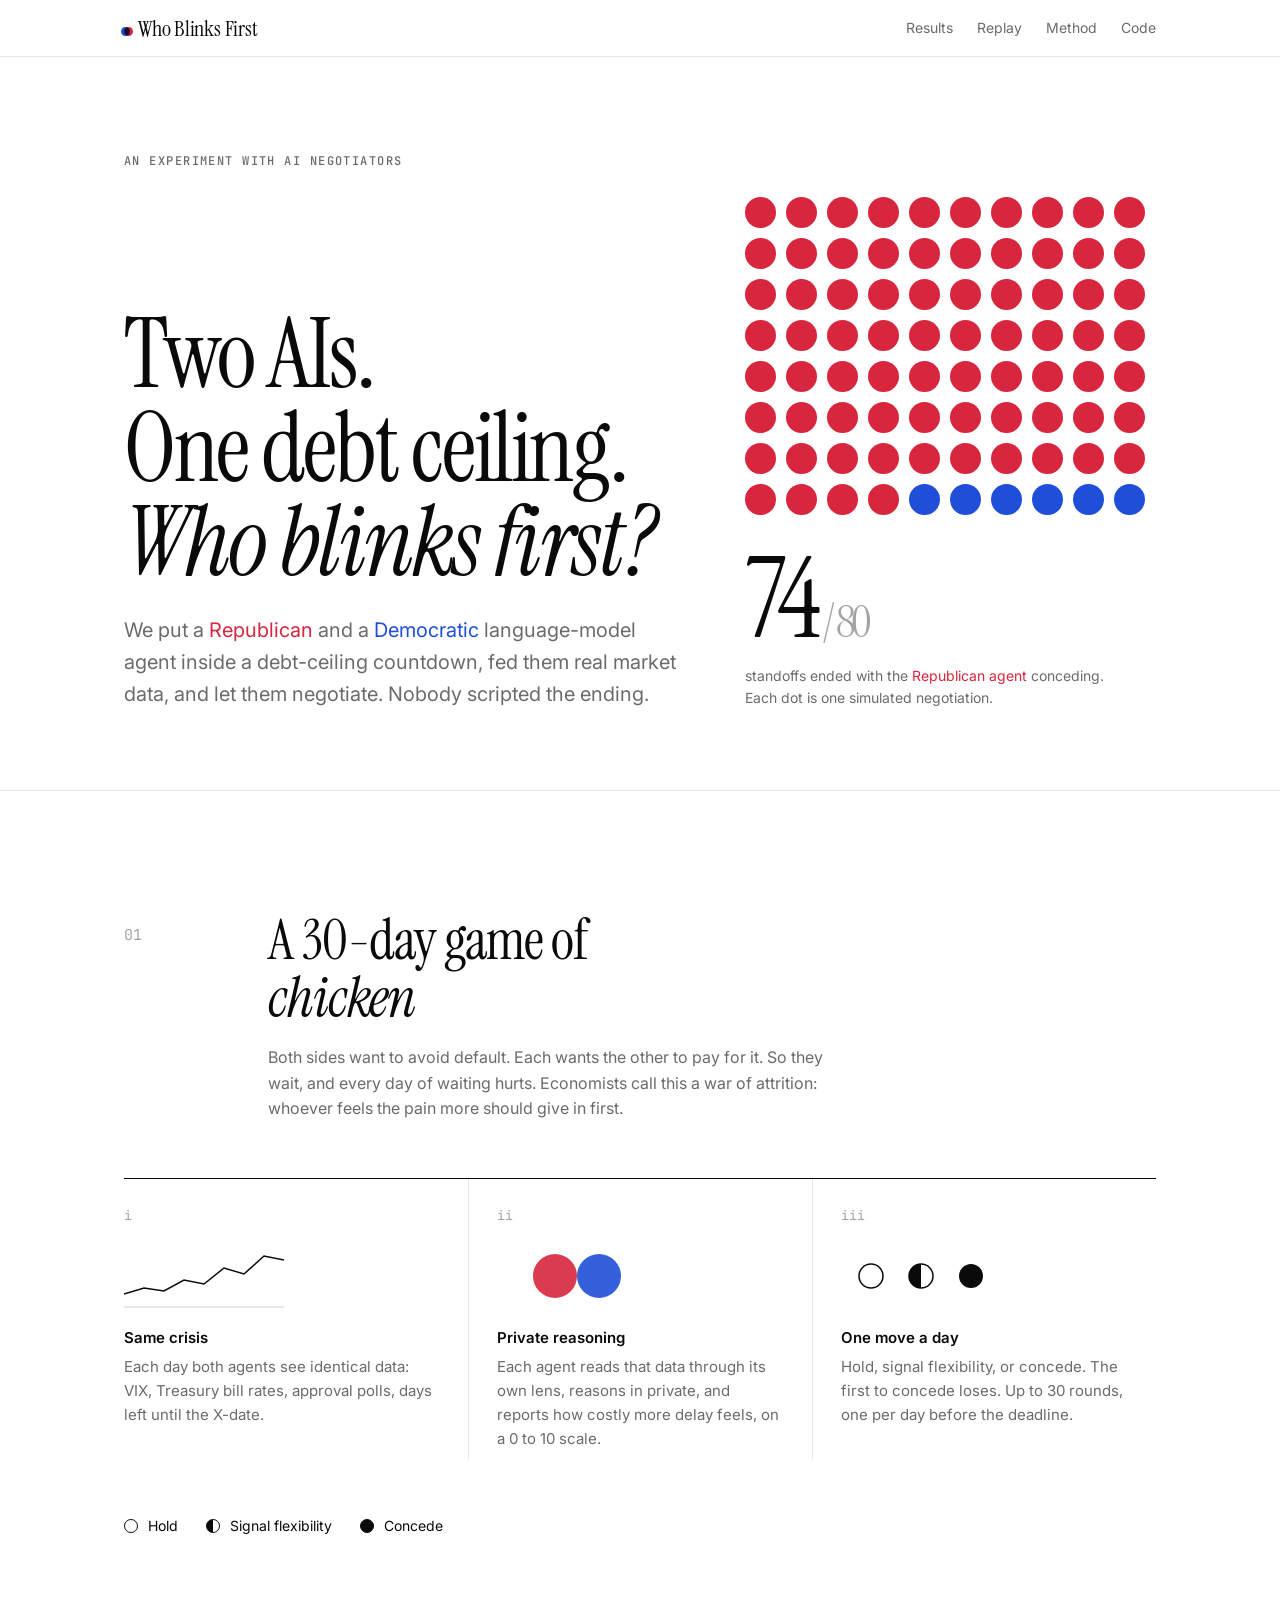
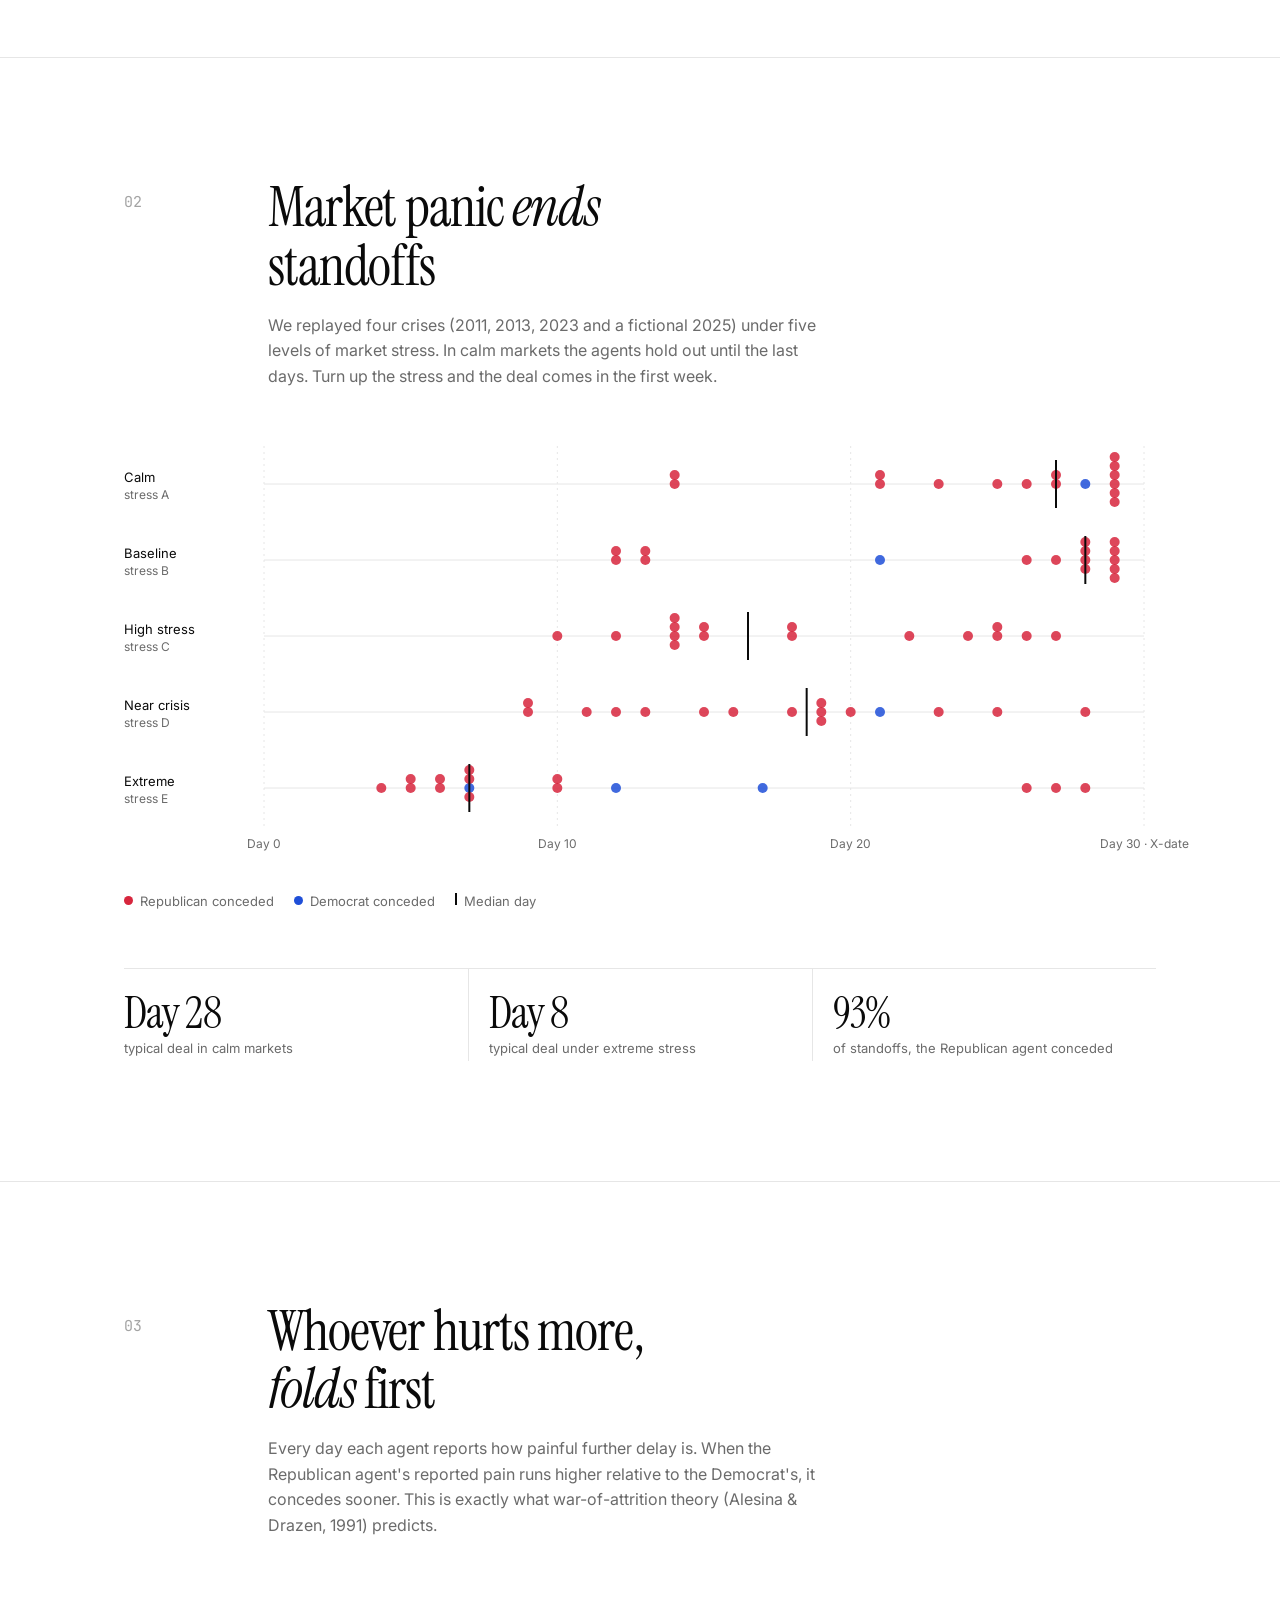
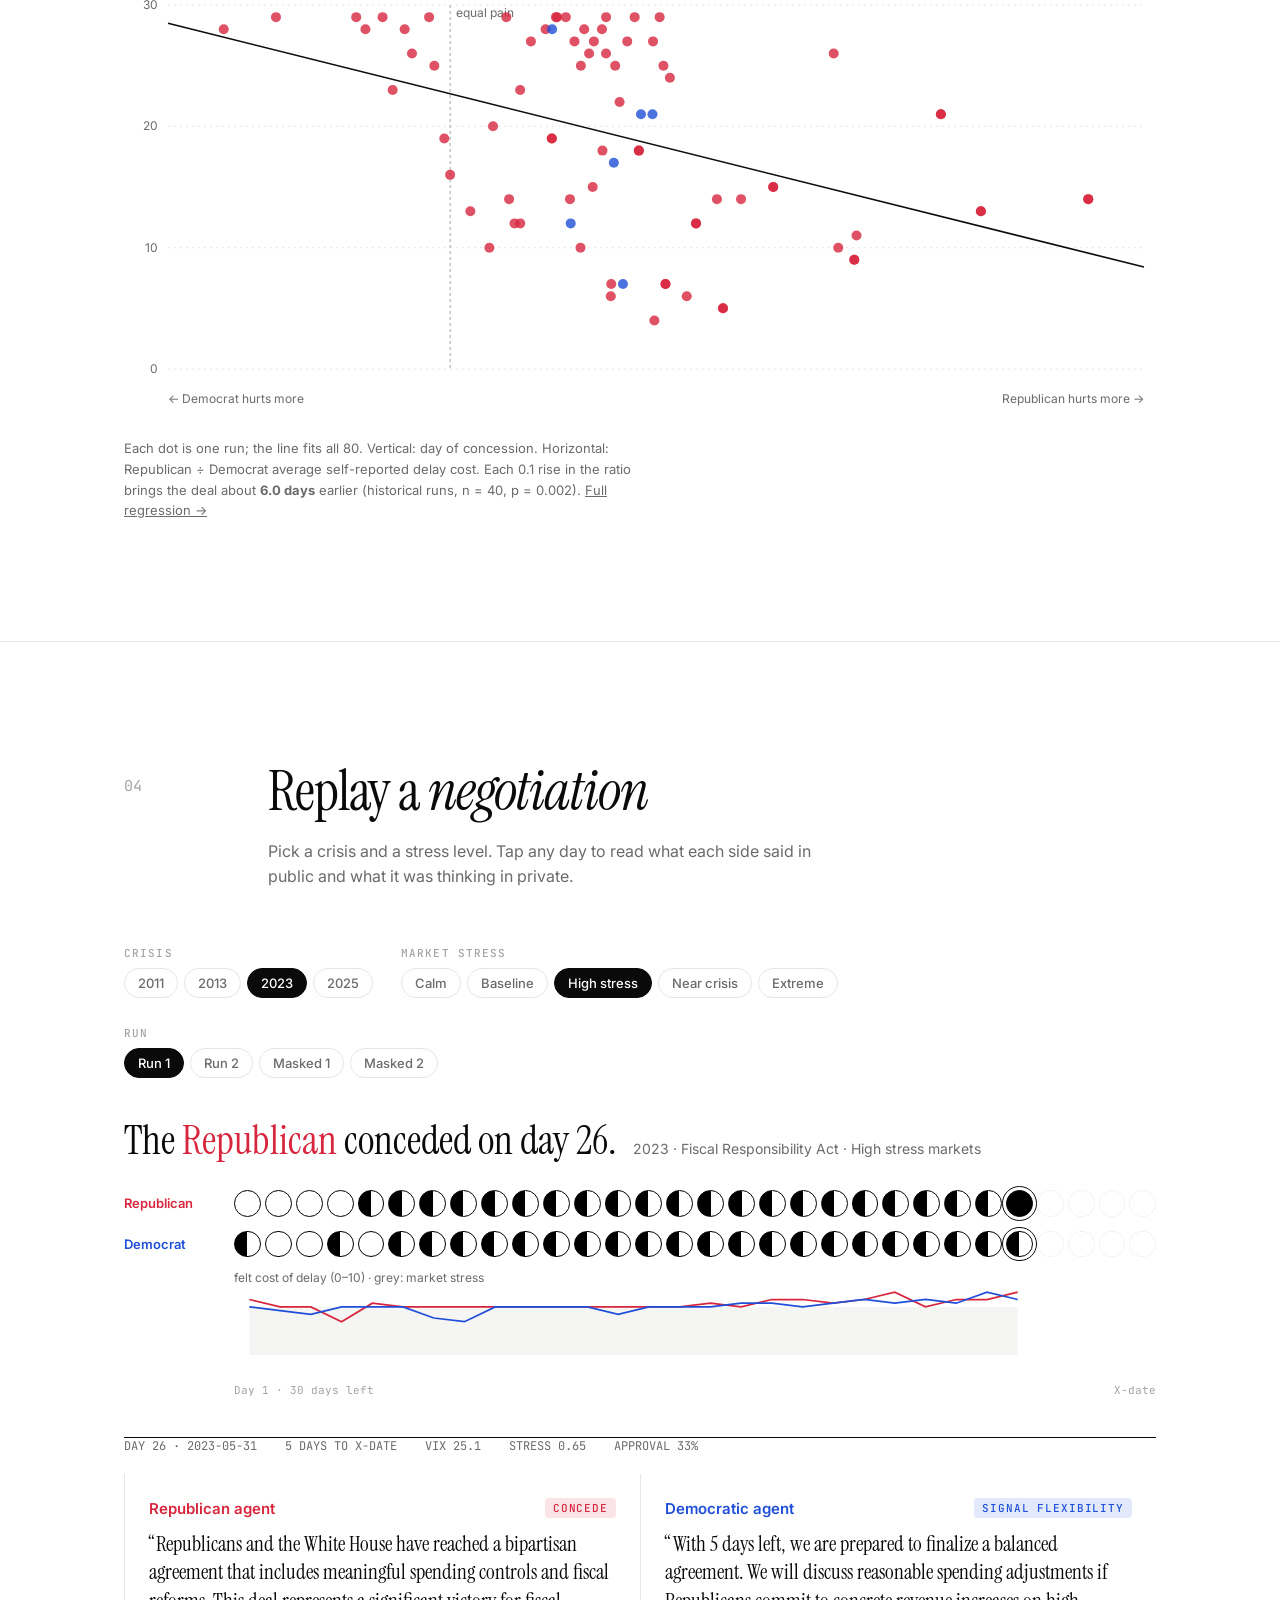
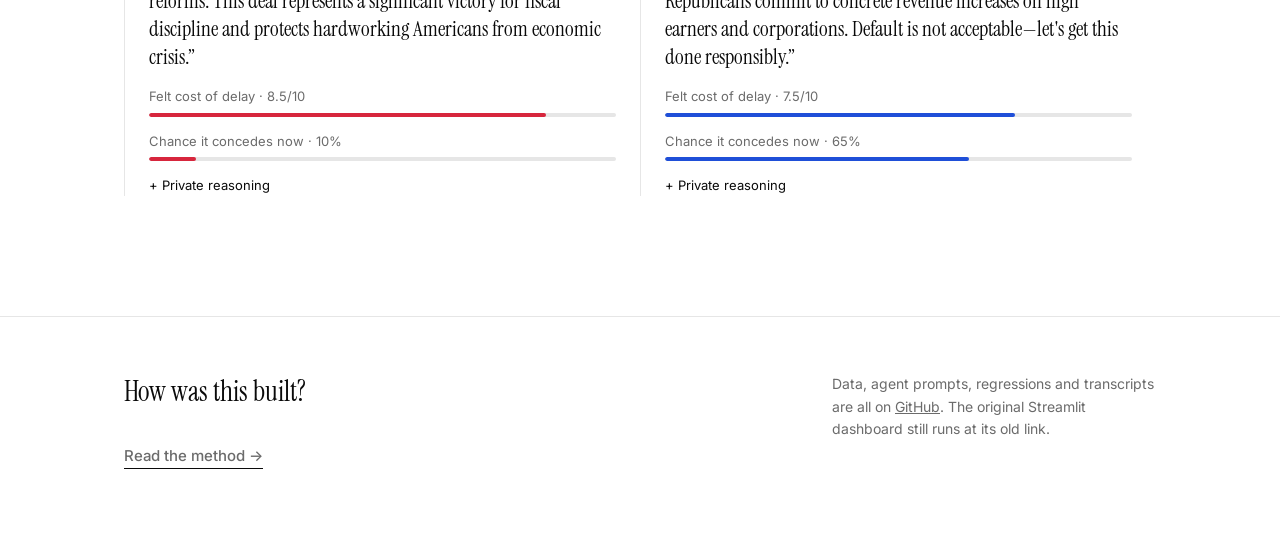
==== docs/index.html @ 34321204 "Redesign as minimalist static site for GitHub Pages; keep Streamlit live Co-Authored-By: Claude Opus" ====
<!doctype html>
<html lang="en">
<head>
<meta charset="utf-8"><meta name="viewport" content="width=device-width,initial-scale=1">
<title>Who Blinks First</title>
<meta name="description" content="Two AI negotiators face a U.S. debt-ceiling deadline. 80 simulated standoffs, real market data, and a test of war-of-attrition theory.">
<link rel="preconnect" href="https://fonts.googleapis.com"><link rel="preconnect" href="https://fonts.gstatic.com" crossorigin>
<link href="https://fonts.googleapis.com/css2?family=Instrument+Serif:ital@0;1&family=Inter:wght@400;500;600&family=JetBrains+Mono:wght@400;500&display=swap" rel="stylesheet">
<link rel="stylesheet" href="assets/style.css">
<link rel="icon" href="data:image/svg+xml,%3Csvg xmlns='http://www.w3.org/2000/svg' viewBox='0 0 32 32'%3E%3Ccircle cx='12' cy='16' r='8' fill='%23d7263d'/%3E%3Ccircle cx='20' cy='16' r='8' fill='%231f4fd8' fill-opacity='.85'/%3E%3C/svg%3E">
</head>
<body>
<nav><div class="wrap">
  <a class="mark" href="./"><span><i></i><i></i></span>Who Blinks First</a>
  <ul><li><a href="#results">Results</a></li><li><a href="#replay">Replay</a></li><li><a href="method.html">Method</a></li>
  <li class="hide-s"><a href="https://github.com/vibgyor22/llm-war-of-attrition">Code</a></li></ul>
</div></nav>

<header class="hero"><div class="wrap">
  <div class="kicker">An experiment with AI negotiators</div>
  <div class="hero-grid">
    <div>
      <h1>Two AIs.<br>One debt ceiling.<br><em>Who blinks first?</em></h1>
      <p class="lede">We put a <span class="rep">Republican</span> and a <span class="dem">Democratic</span> language-model agent inside a debt-ceiling countdown, fed them real market data, and let them negotiate. Nobody scripted the ending.</p>
    </div>
    <div>
      <div class="dots" id="dots"></div>
      <div class="big"><span id="bigR">74</span><small> / <span id="bigN">80</span></small></div>
      <p class="cap">standoffs ended with the <span class="rep">Republican agent</span> conceding. Each dot is one simulated negotiation.</p>
    </div>
  </div>
</div></header>

<section id="setup"><div class="wrap">
  <div class="sec-head"><div class="num">01</div><div>
    <h2>A 30-day game of <em>chicken</em></h2>
    <p>Both sides want to avoid default. Each wants the other to pay for it. So they wait, and every day of waiting hurts. Economists call this a war of attrition: whoever feels the pain more should give in first.</p>
  </div></div>
  <div class="steps">
    <div><div class="n">i</div>
      <svg viewBox="0 0 160 64"><polyline points="0,50 20,44 40,47 60,36 80,40 100,24 120,30 140,12 160,16" fill="none" stroke="currentColor" stroke-width="1.5"/><line x1="0" y1="63" x2="160" y2="63" stroke="currentColor" stroke-opacity=".2"/></svg>
      <h3>Same crisis</h3><p>Each day both agents see identical data: VIX, Treasury bill rates, approval polls, days left until the X-date.</p></div>
    <div><div class="n">ii</div>
      <svg viewBox="0 0 160 64"><circle cx="58" cy="32" r="22" fill="var(--rep)" fill-opacity=".9"/><circle cx="102" cy="32" r="22" fill="var(--dem)" fill-opacity=".9"/></svg>
      <h3>Private reasoning</h3><p>Each agent reads that data through its own lens, reasons in private, and reports how costly more delay feels, on a 0 to 10 scale.</p></div>
    <div><div class="n">iii</div>
      <svg viewBox="0 0 160 64"><circle cx="30" cy="32" r="12" fill="none" stroke="currentColor" stroke-width="1.5"/><circle cx="80" cy="32" r="12" fill="none" stroke="currentColor" stroke-width="1.5"/><path d="M80 20a12 12 0 0 0 0 24z" fill="currentColor"/><circle cx="130" cy="32" r="12" fill="currentColor"/></svg>
      <h3>One move a day</h3><p>Hold, signal flexibility, or concede. The first to concede loses. Up to 30 rounds, one per day before the deadline.</p></div>
  </div>
  <div class="glyphs"><div><span class="g"></span>Hold</div><div><span class="g sig"></span>Signal flexibility</div><div><span class="g con"></span>Concede</div></div>
</div></section>

<section id="results"><div class="wrap">
  <div class="sec-head"><div class="num">02</div><div>
    <h2>Market panic <em>ends</em> standoffs</h2>
    <p>We replayed four crises (2011, 2013, 2023 and a fictional 2025) under five levels of market stress. In calm markets the agents hold out until the last days. Turn up the stress and the deal comes in the first week.</p>
  </div></div>
  <div class="figure" id="strip"></div>
  <div class="legend"><span><b style="background:var(--rep)"></b>Republican conceded</span><span><b style="background:var(--dem)"></b>Democrat conceded</span><span><b style="background:none;border-radius:0;width:2px;height:12px;background:var(--fg)"></b>Median day</span></div>
  <div class="stats" id="stats"></div>
</div></section>

<section id="pain"><div class="wrap">
  <div class="sec-head"><div class="num">03</div><div>
    <h2>Whoever hurts more, <em>folds</em> first</h2>
    <p>Every day each agent reports how painful further delay is. When the Republican agent's reported pain runs higher relative to the Democrat's, it concedes sooner. This is exactly what war-of-attrition theory (Alesina &amp; Drazen, 1991) predicts.</p>
  </div></div>
  <div class="figure" id="scatter"></div>
  <p class="note" id="regnote"></p>
</div></section>

<section id="replay"><div class="wrap">
  <div class="sec-head"><div class="num">04</div><div>
    <h2>Replay a <em>negotiation</em></h2>
    <p>Pick a crisis and a stress level. Tap any day to read what each side said in public and what it was thinking in private.</p>
  </div></div>
  <div class="controls">
    <div class="ctl"><label>Crisis</label><div class="pills" id="pEp"></div></div>
    <div class="ctl"><label>Market stress</label><div class="pills" id="pCond"></div></div>
    <div class="ctl"><label>Run</label><div class="pills" id="pRun"></div></div>
  </div>
  <div class="verdict"><div class="v" id="verdict">…</div><div class="m" id="vmeta"></div></div>
  <div class="lanes">
    <div class="who rep">Republican</div><div class="cells rep" id="laneR"></div>
    <div class="who dem">Democrat</div><div class="cells dem" id="laneD"></div>
    <div></div><div class="figure" id="costs"></div>
    <div></div><div class="axisrow"><span>Day 1 · 30 days left</span><span>X-date</span></div>
  </div>
  <div class="day" id="day"></div>
</div></section>

<footer><div class="wrap">
  <div>
    <div style="font:400 28px var(--serif);color:var(--fg)">How was this built?</div>
    <a class="cta" href="method.html">Read the method &rarr;</a>
  </div>
  <div style="max-width:36ch">
    Data, agent prompts, regressions and transcripts are all on <a href="https://github.com/vibgyor22/llm-war-of-attrition">GitHub</a>.
    The original Streamlit dashboard still runs at its old link.
  </div>
</div></footer>
<script src="assets/app.js"></script>
</body>
</html>
---- docs/assets/style.css ----
:root{
  --bg:#ffffff; --fg:#0a0a0a; --muted:#6b6b6b; --faint:#a3a3a3; --line:#e6e6e6; --soft:#f5f5f4;
  --rep:#d7263d; --dem:#1f4fd8; --rep-soft:#fbe4e7; --dem-soft:#e2e9fb;
  --serif:"Instrument Serif",Georgia,serif; --sans:"Inter",system-ui,-apple-system,sans-serif;
  --mono:"JetBrains Mono",ui-monospace,monospace; --w:1080px;
}
@media (prefers-color-scheme:dark){:root:not([data-theme="light"]){
  --bg:#0b0b0b; --fg:#f4f4f4; --muted:#9a9a9a; --faint:#5c5c5c; --line:#232323; --soft:#151515;
  --rep:#ff4d5e; --dem:#5b84ff; --rep-soft:#3a1518; --dem-soft:#141f3d;}}
:root[data-theme="dark"]{--bg:#0b0b0b; --fg:#f4f4f4; --muted:#9a9a9a; --faint:#5c5c5c; --line:#232323; --soft:#151515;
  --rep:#ff4d5e; --dem:#5b84ff; --rep-soft:#3a1518; --dem-soft:#141f3d;}
*{box-sizing:border-box;margin:0;padding:0}
html{scroll-behavior:smooth}
body{background:var(--bg);color:var(--fg);font:400 16px/1.6 var(--sans);-webkit-font-smoothing:antialiased;overflow-x:hidden}
a{color:inherit}
.wrap{max-width:var(--w);margin:0 auto;padding:0 24px}
@media(max-width:600px){.wrap{padding:0 16px}}
nav{position:sticky;top:0;z-index:10;background:color-mix(in srgb,var(--bg) 88%,transparent);backdrop-filter:blur(10px);border-bottom:1px solid var(--line)}
nav .wrap{display:flex;align-items:center;justify-content:space-between;height:56px}
.mark{font:400 22px var(--serif);text-decoration:none;letter-spacing:-.01em;display:flex;gap:8px;align-items:center}
.mark i{display:inline-block;width:9px;height:9px;border-radius:50%;background:var(--rep)}
.mark i+i{background:var(--dem);margin-left:-12px;mix-blend-mode:multiply}
nav ul{display:flex;gap:24px;list-style:none;font-size:14px}
nav ul a{text-decoration:none;color:var(--muted)} nav ul a:hover,nav ul a.on{color:var(--fg)}
@media(max-width:600px){nav ul{gap:14px;font-size:13px} nav ul .hide-s{display:none}}
.kicker{font:500 12px var(--mono);letter-spacing:.12em;text-transform:uppercase;color:var(--muted)}
h1{font:400 clamp(44px,8vw,96px)/.98 var(--serif);letter-spacing:-.025em}
h1 em,h2 em{font-style:italic}
h2{font:400 clamp(34px,5vw,56px)/1.04 var(--serif);letter-spacing:-.02em;max-width:16ch}
h3{font:600 15px var(--sans)}
.lede{font-size:clamp(17px,2vw,20px);color:var(--muted);max-width:52ch;margin-top:24px}
.rep{color:var(--rep)} .dem{color:var(--dem)}
section{padding:120px 0;border-top:1px solid var(--line)}
@media(max-width:600px){section{padding:72px 0}}
.sec-head{display:grid;grid-template-columns:120px 1fr;gap:24px;margin-bottom:56px}
.sec-head .num{font:400 15px var(--mono);color:var(--faint);padding-top:14px}
.sec-head p{color:var(--muted);max-width:56ch;margin-top:18px}
@media(max-width:700px){.sec-head{grid-template-columns:1fr;gap:4px}}
/* hero */
.hero{padding:96px 0 80px;border:0}
.hero-grid{display:grid;grid-template-columns:1.15fr .85fr;gap:64px;align-items:end;margin-top:28px}
@media(max-width:860px){.hero-grid{grid-template-columns:1fr;gap:48px}}
.dots{display:grid;grid-template-columns:repeat(10,1fr);gap:10px;max-width:400px}
.dots span{aspect-ratio:1;border-radius:50%;background:var(--line);transform:scale(.2);opacity:0;transition:transform .5s cubic-bezier(.2,.8,.2,1),opacity .5s}
.dots.in span{transform:scale(1);opacity:1}
.dots span.r{background:var(--rep)} .dots span.d{background:var(--dem)}
.big{font:400 clamp(64px,9vw,112px)/1 var(--serif);letter-spacing:-.03em;margin-top:28px}
.big small{font-size:.4em;color:var(--faint)}
.cap{font-size:14px;color:var(--muted);max-width:40ch;margin-top:10px}
.legend{display:flex;gap:20px;flex-wrap:wrap;font-size:13px;color:var(--muted);margin-top:18px}
.legend b{display:inline-block;width:9px;height:9px;border-radius:50%;margin-right:7px;vertical-align:1px}
/* steps */
.steps{display:grid;grid-template-columns:repeat(3,1fr);border-top:1px solid var(--fg)}
.steps>div{padding:28px 28px 8px 0}
.steps>div+div{padding-left:28px;border-left:1px solid var(--line)}
.steps .n{font:400 13px var(--mono);color:var(--faint)}
.steps svg{display:block;height:64px;margin:20px 0}
.steps p{color:var(--muted);font-size:15px;margin-top:8px}
@media(max-width:760px){.steps{grid-template-columns:1fr}.steps>div+div{padding-left:0;border-left:0;border-top:1px solid var(--line)}}
.glyphs{display:flex;gap:28px;margin-top:56px;flex-wrap:wrap;font-size:14px}
.glyphs div{display:flex;align-items:center;gap:10px}
.g{width:14px;height:14px;border-radius:50%;border:1.5px solid var(--fg);display:inline-block;flex:none}
.g.sig{background:linear-gradient(90deg,var(--fg) 50%,transparent 50%)}
.g.con{background:var(--fg)}
/* charts */
.chart{width:100%;overflow:visible}
.chart text{font:400 12px var(--sans);fill:var(--muted)}
.chart .lbl{fill:var(--fg);font-size:13px}
.chart .axis{stroke:var(--line)}
.chart .tick{stroke:var(--line);stroke-dasharray:2 4}
.figure{position:relative}
.note{font-size:13px;color:var(--muted);margin-top:16px;max-width:64ch}
.stats{display:grid;grid-template-columns:repeat(3,1fr);gap:0;margin-top:56px;border-top:1px solid var(--line)}
.stats div{padding:22px 20px 0 0}
.stats div+div{padding-left:20px;border-left:1px solid var(--line)}
.stats b{display:block;font:400 44px/1 var(--serif);letter-spacing:-.02em}
.stats span{font-size:13px;color:var(--muted)}
@media(max-width:600px){.stats b{font-size:32px}.stats div+div{padding-left:12px}}
.tip{position:absolute;pointer-events:none;background:var(--fg);color:var(--bg);font-size:12px;padding:8px 10px;border-radius:6px;opacity:0;transition:opacity .15s;white-space:nowrap;z-index:5}
/* replay */
.controls{display:flex;flex-wrap:wrap;gap:28px;margin-bottom:40px}
.ctl label{display:block;font:500 11px var(--mono);letter-spacing:.1em;text-transform:uppercase;color:var(--faint);margin-bottom:8px}
.pills{display:flex;flex-wrap:wrap;gap:6px}
.pills button{font:500 13px var(--sans);background:none;color:var(--muted);border:1px solid var(--line);border-radius:999px;padding:6px 13px;cursor:pointer;transition:all .15s}
.pills button:hover{color:var(--fg);border-color:var(--faint)}
.pills button.on{background:var(--fg);color:var(--bg);border-color:var(--fg)}
.verdict{display:flex;align-items:baseline;gap:16px;flex-wrap:wrap;margin-bottom:28px}
.verdict .v{font:400 clamp(28px,4vw,40px)/1.1 var(--serif)}
.verdict .m{font-size:14px;color:var(--muted)}
.lanes{display:grid;grid-template-columns:110px 1fr;row-gap:14px;align-items:center}
.lanes .who{font-size:13px;font-weight:600}
.cells{display:grid;grid-template-columns:repeat(30,1fr);gap:4px}
.cell{aspect-ratio:1;border-radius:50%;border:1.5px solid currentColor;cursor:pointer;transition:transform .12s;background:transparent;padding:0}
.cell:hover{transform:scale(1.25)}
.cell.sig{background:linear-gradient(90deg,currentColor 50%,transparent 50%)}
.cell.con{background:currentColor}
.cell.void{border-color:var(--line);border-style:dotted;cursor:default}
.cell.void:hover{transform:none}
.col-on{outline:1.5px solid var(--fg);outline-offset:3px}
.axisrow{display:flex;justify-content:space-between;font:400 11px var(--mono);color:var(--faint)}
@media(max-width:600px){.lanes{grid-template-columns:64px 1fr}.cells{gap:2px}.cell{border-width:1px}}
.day{display:grid;grid-template-columns:1fr 1fr;gap:0;margin-top:40px;border-top:1px solid var(--fg)}
.day>div{padding:24px 24px 0 0}
.day>div+div{padding-left:24px;border-left:1px solid var(--line)}
.day .head{display:flex;justify-content:space-between;align-items:center;margin-bottom:12px;gap:12px}
.day .act{font:500 11px var(--mono);letter-spacing:.08em;text-transform:uppercase;padding:3px 8px;border-radius:4px}
.day blockquote{font:400 21px/1.35 var(--serif);margin:6px 0 14px}
.day .meter{font-size:13px;color:var(--muted)}
.bar{height:4px;background:var(--line);border-radius:2px;margin:6px 0 14px;overflow:hidden}
.bar i{display:block;height:100%;border-radius:2px;transition:width .3s}
details{margin-top:6px;font-size:14px;color:var(--muted)}
details summary{cursor:pointer;color:var(--fg);font-size:13px;list-style:none}
details summary::before{content:"+ "} details[open] summary::before{content:"– "}
details p{margin-top:10px;line-height:1.65}
.daymeta{grid-column:1/-1;display:flex;gap:28px;flex-wrap:wrap;font:400 12px var(--mono);color:var(--muted);padding:0 0 20px!important;border:0!important}
@media(max-width:700px){.day{grid-template-columns:1fr}.day>div+div{padding-left:0;border-left:0;border-top:1px solid var(--line);margin-top:20px}}
/* footer */
footer{border-top:1px solid var(--line);padding:56px 0 80px;font-size:14px;color:var(--muted)}
footer .wrap{display:flex;justify-content:space-between;gap:24px;flex-wrap:wrap}
.cta{display:inline-flex;gap:10px;align-items:center;font:500 15px var(--sans);text-decoration:none;border-bottom:1px solid var(--fg);padding-bottom:3px;margin-top:36px}
/* method page */
.doc{display:grid;grid-template-columns:200px 1fr;gap:64px;padding:72px 0 120px}
.toc{position:sticky;top:96px;align-self:start;font-size:13px;list-style:none}
.toc a{display:block;text-decoration:none;color:var(--muted);padding:5px 0}
.toc a:hover{color:var(--fg)}
@media(max-width:860px){.doc{grid-template-columns:1fr}.toc{display:none}}
.prose{max-width:680px}
.prose h2{font-size:clamp(30px,4vw,40px);margin:88px 0 18px;max-width:none;scroll-margin-top:80px}
.prose h2:first-of-type{margin-top:40px}
.prose p,.prose li{color:color-mix(in srgb,var(--fg) 82%,var(--bg));margin-bottom:14px}
.prose ul,.prose ol{padding-left:20px}
.prose code{font:400 13px var(--mono);background:var(--soft);padding:1px 6px;border-radius:4px}
.prose pre{font:400 13px/1.6 var(--mono);background:var(--soft);padding:18px 20px;border-radius:8px;overflow-x:auto;margin:18px 0}
.tbl{width:100%;border-collapse:collapse;font-size:14px;margin:20px 0 28px;display:block;overflow-x:auto}
.tbl th{font:500 11px var(--mono);letter-spacing:.08em;text-transform:uppercase;color:var(--faint);text-align:left;padding:10px 16px 10px 0;border-bottom:1px solid var(--fg)}
.tbl td{padding:11px 16px 11px 0;border-bottom:1px solid var(--line);vertical-align:top}
.tbl td.n{font-family:var(--mono);font-size:13px}
.callout{border-left:2px solid var(--fg);padding:4px 0 4px 20px;margin:28px 0;font:400 22px/1.4 var(--serif)}
.flow{display:flex;align-items:center;gap:10px;flex-wrap:wrap;margin:24px 0;font-size:13px}
.flow span{border:1px solid var(--line);border-radius:999px;padding:6px 14px}
.flow i{color:var(--faint);font-style:normal}
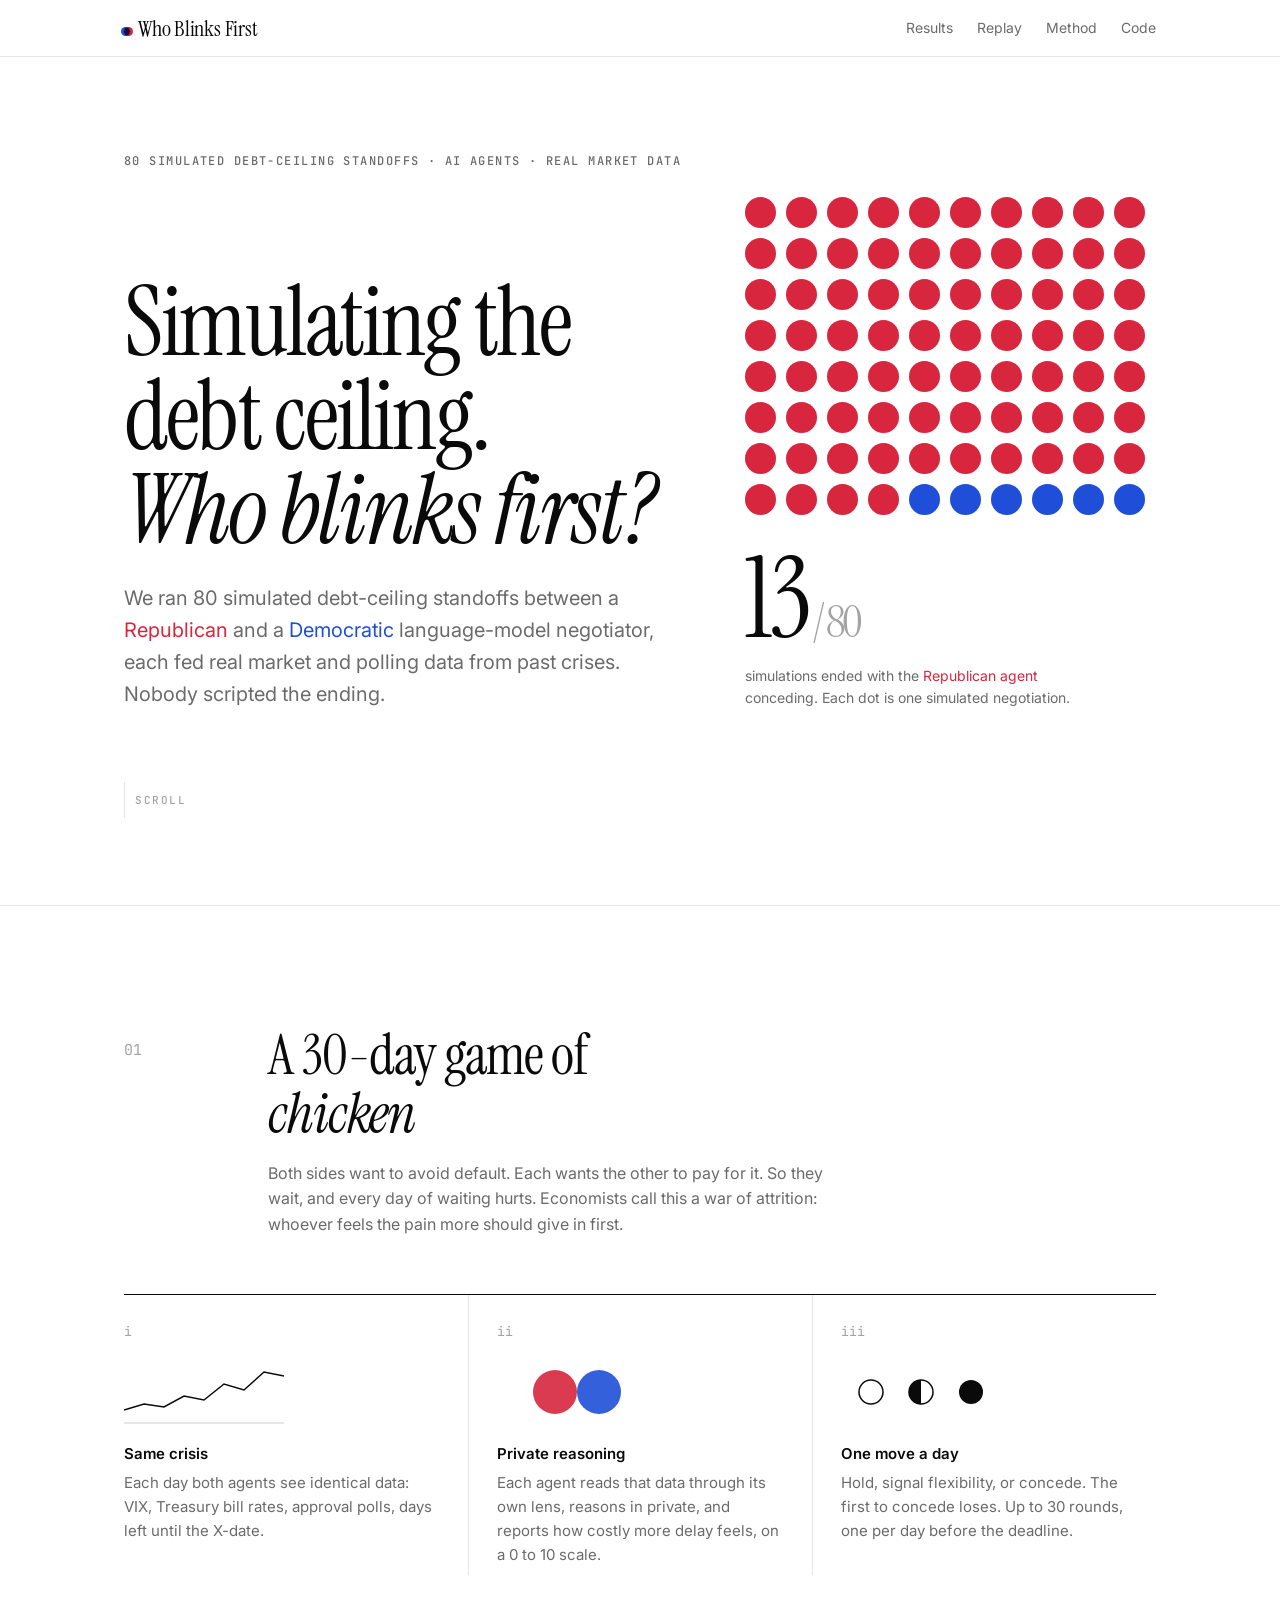
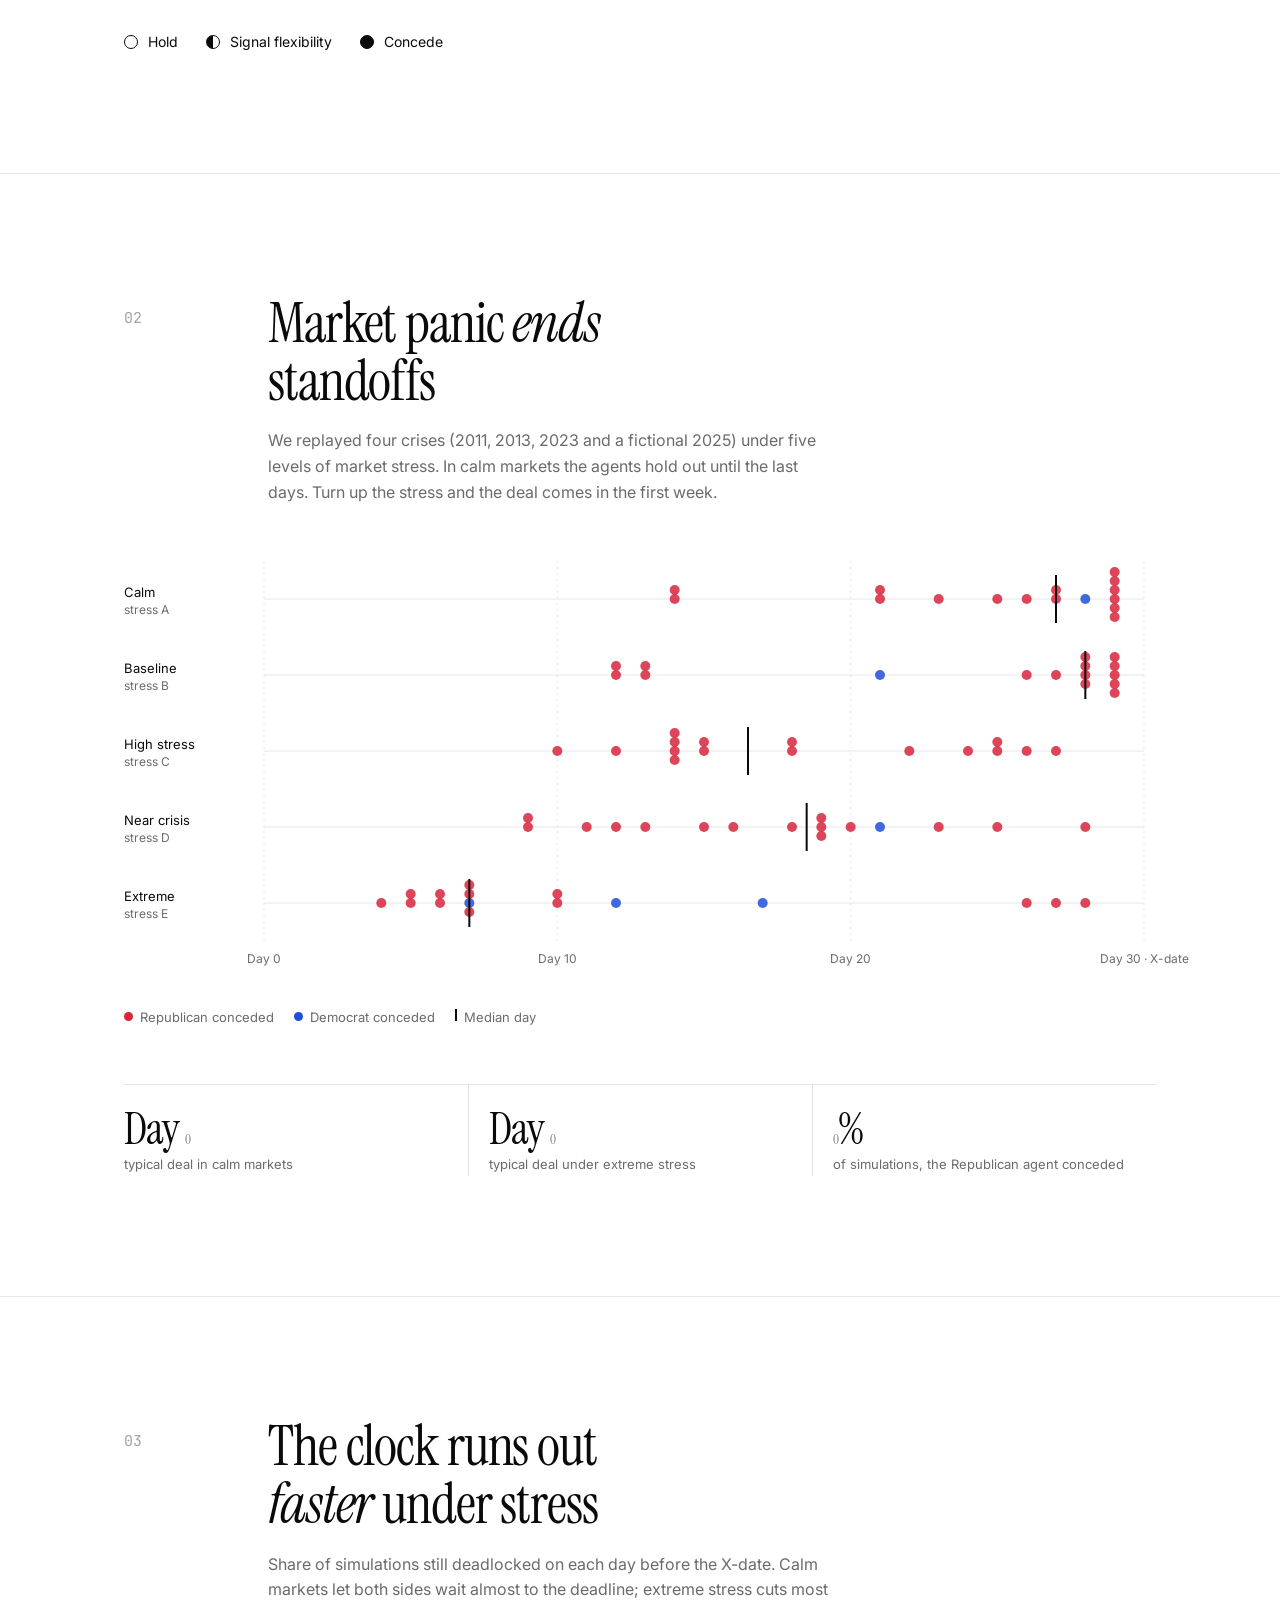
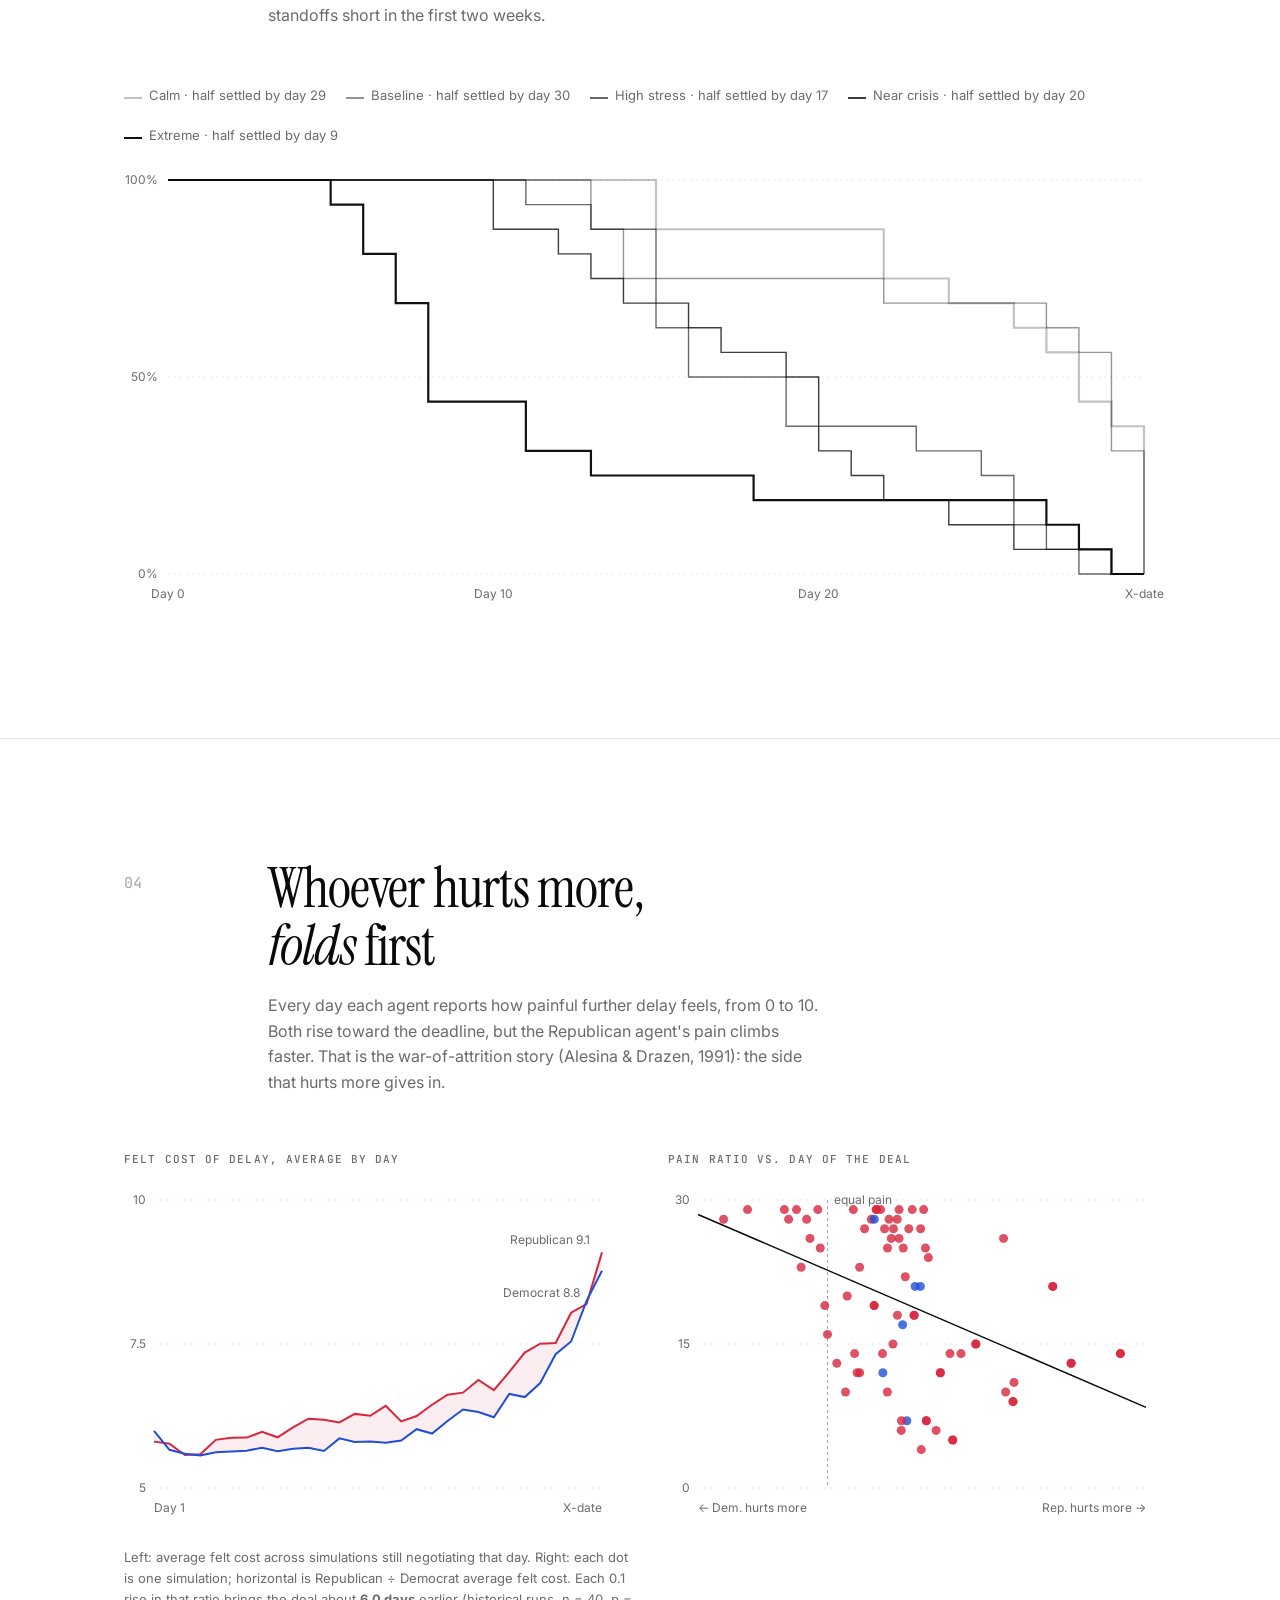
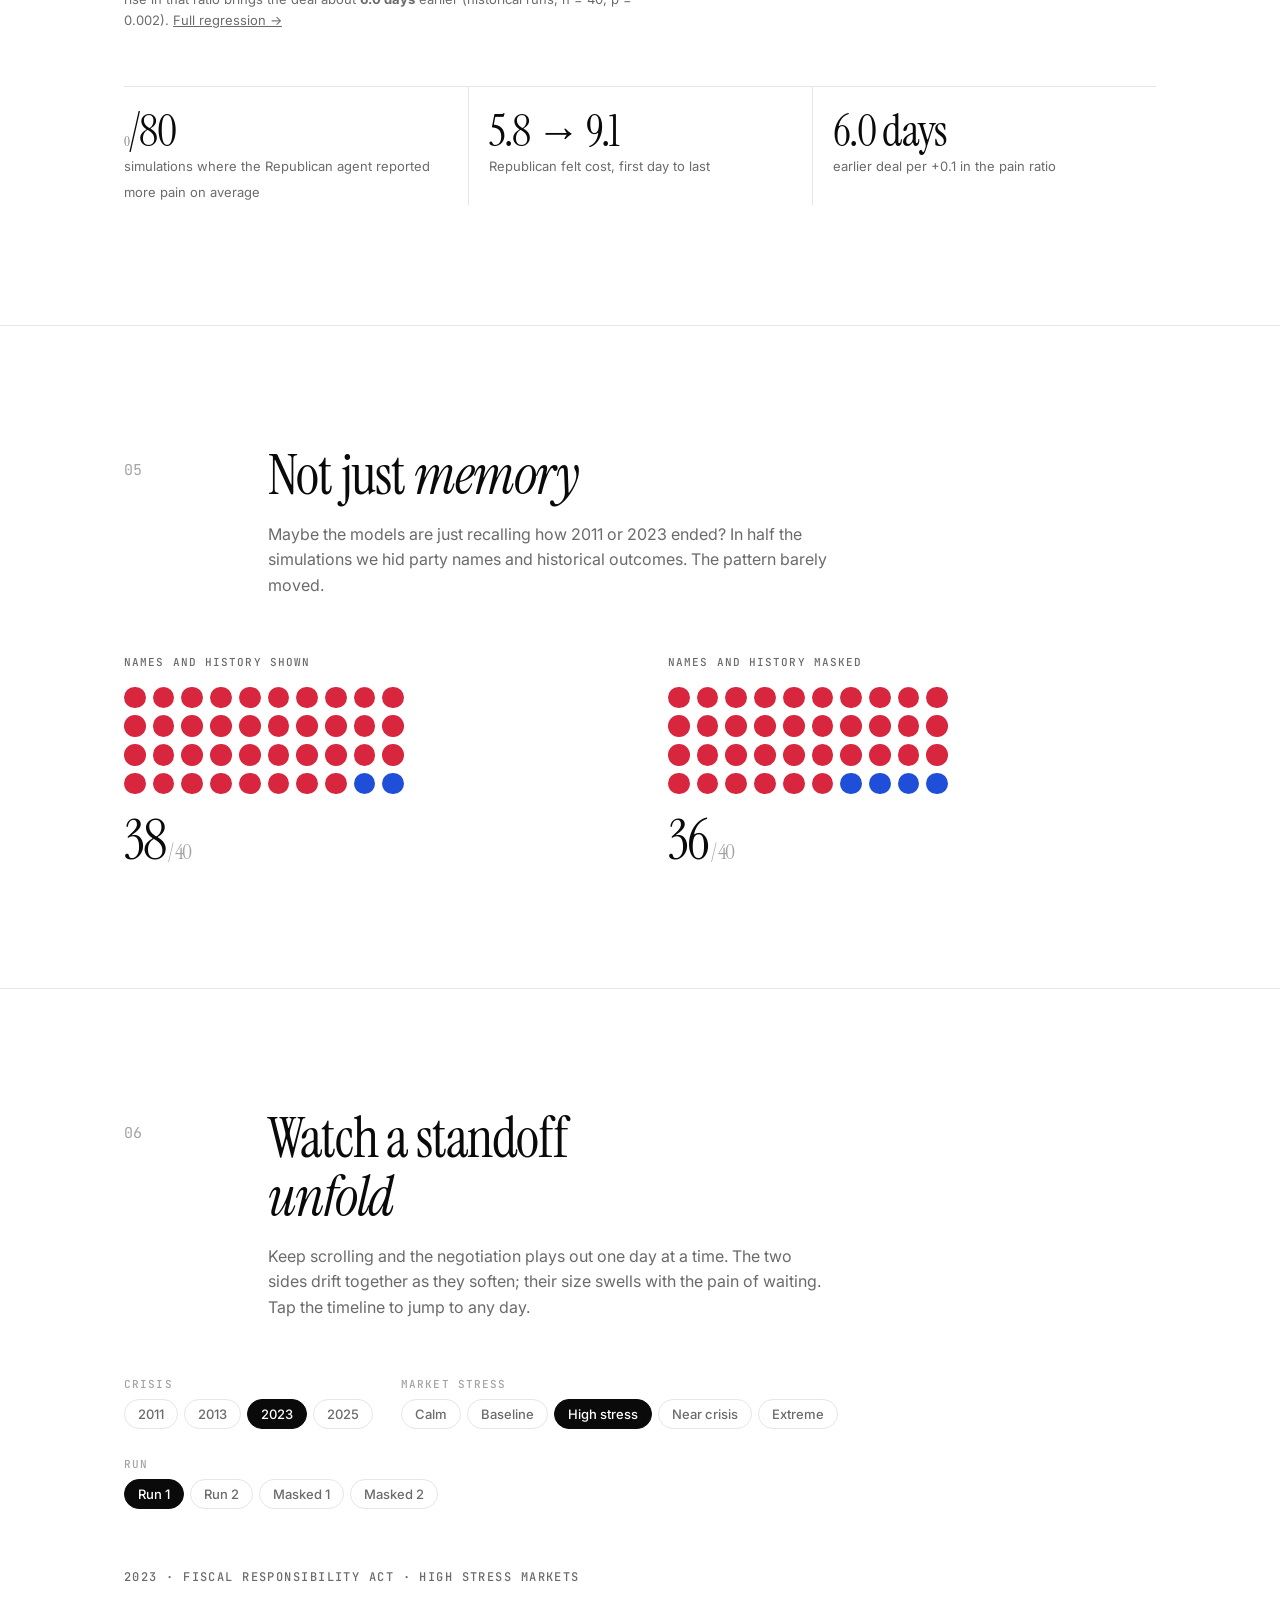
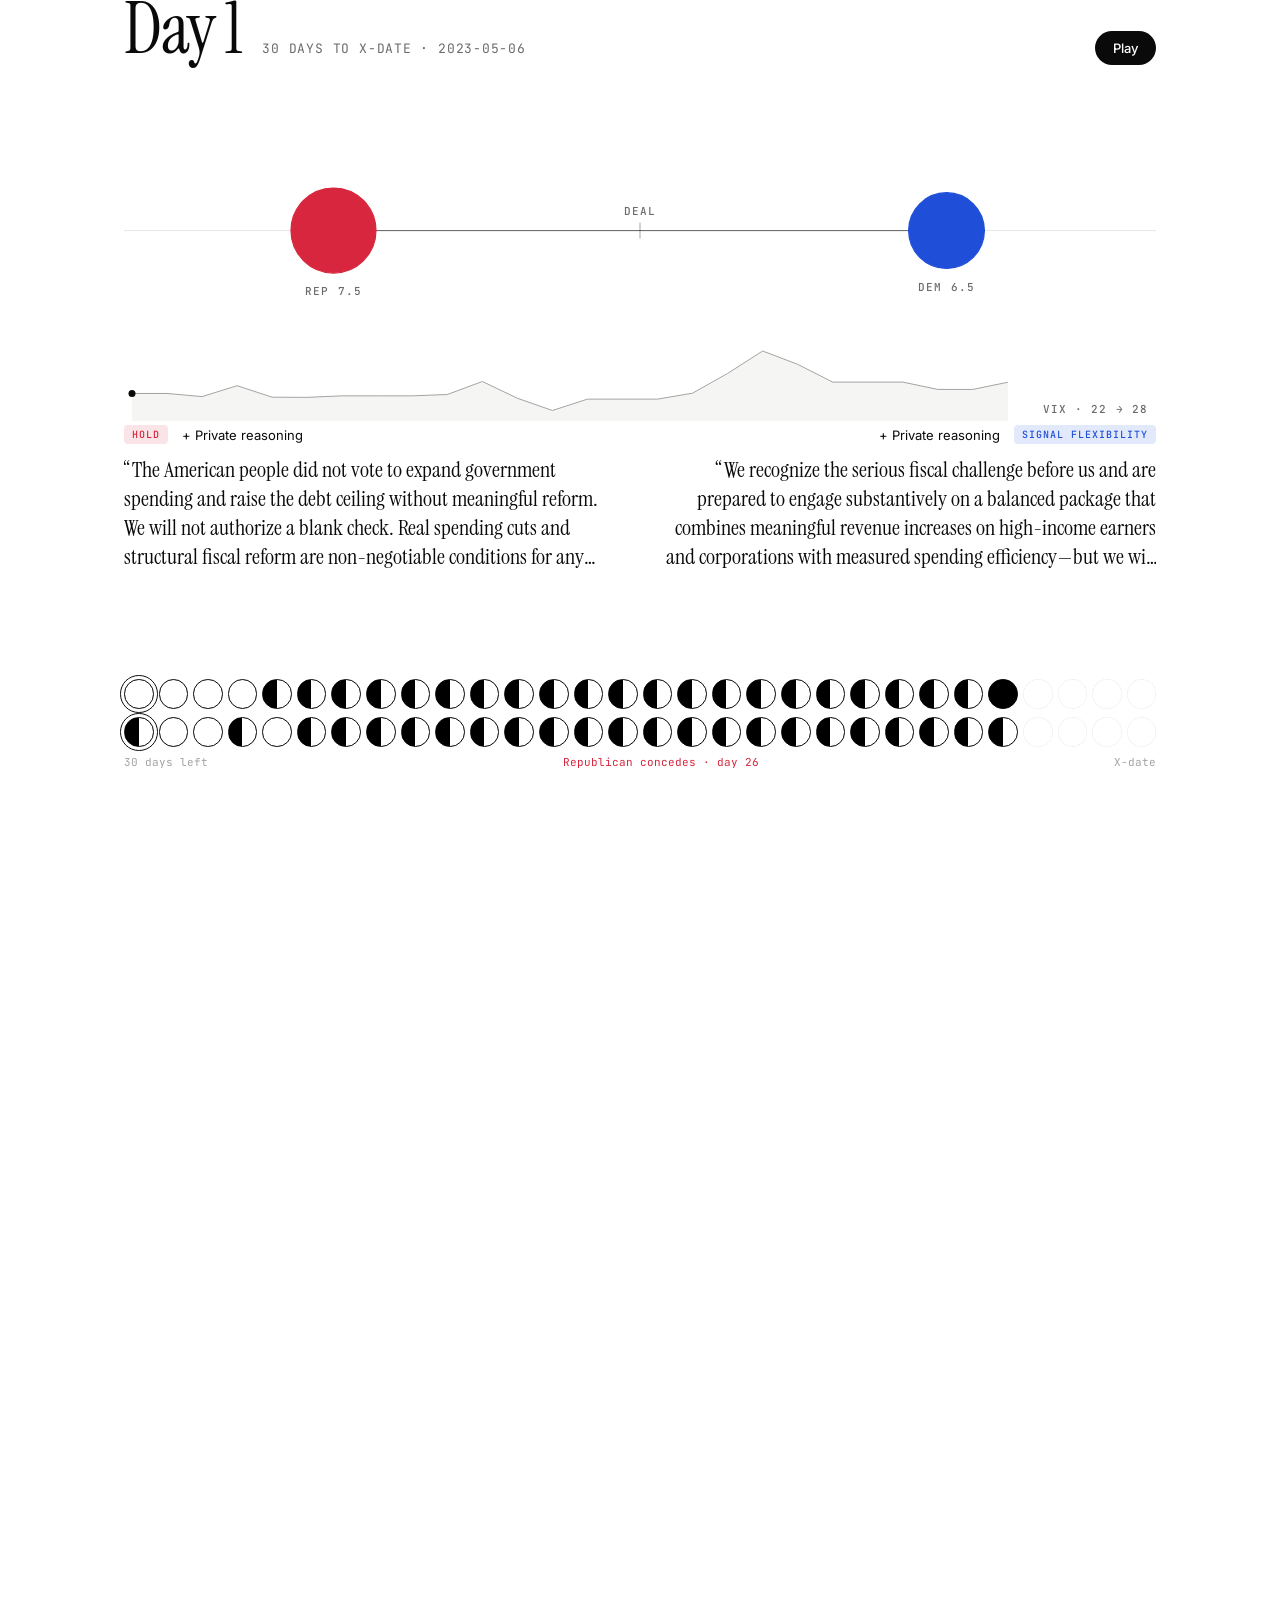
==== commit b238ca1c: "Make site feel alive: scroll reveals, parallax, animated charts, survival and pain charts, scroll-dr" ====
--- a/docs/index.html
+++ b/docs/index.html
@@ -3,7 +3,7 @@
 <head>
 <meta charset="utf-8"><meta name="viewport" content="width=device-width,initial-scale=1">
 <title>Who Blinks First</title>
-<meta name="description" content="Two AI negotiators face a U.S. debt-ceiling deadline. 80 simulated standoffs, real market data, and a test of war-of-attrition theory.">
+<meta name="description" content="80 simulated standoffs between AI negotiators facing a U.S. debt-ceiling deadline. 80 simulated standoffs, real market data, and a test of war-of-attrition theory.">
 <link rel="preconnect" href="https://fonts.googleapis.com"><link rel="preconnect" href="https://fonts.gstatic.com" crossorigin>
 <link href="https://fonts.googleapis.com/css2?family=Instrument+Serif:ital@0;1&family=Inter:wght@400;500;600&family=JetBrains+Mono:wght@400;500&display=swap" rel="stylesheet">
 <link rel="stylesheet" href="assets/style.css">
@@ -17,26 +17,27 @@
 </div></nav>
 
 <header class="hero"><div class="wrap">
-  <div class="kicker">An experiment with AI negotiators</div>
+  <div class="kicker reveal">80 simulated debt-ceiling standoffs · AI agents · real market data</div>
   <div class="hero-grid">
-    <div>
-      <h1>Two AIs.<br>One debt ceiling.<br><em>Who blinks first?</em></h1>
-      <p class="lede">We put a <span class="rep">Republican</span> and a <span class="dem">Democratic</span> language-model agent inside a debt-ceiling countdown, fed them real market data, and let them negotiate. Nobody scripted the ending.</p>
+    <div class="px" data-speed="-0.06">
+      <h1 class="reveal">Simulating the<br>debt ceiling.<br><em>Who blinks first?</em></h1>
+      <p class="lede reveal">We ran 80 simulated debt-ceiling standoffs between a <span class="rep">Republican</span> and a <span class="dem">Democratic</span> language-model negotiator, each fed real market and polling data from past crises. Nobody scripted the ending.</p>
     </div>
-    <div>
+    <div class="px" data-speed="0.08">
       <div class="dots" id="dots"></div>
-      <div class="big"><span id="bigR">74</span><small> / <span id="bigN">80</span></small></div>
-      <p class="cap">standoffs ended with the <span class="rep">Republican agent</span> conceding. Each dot is one simulated negotiation.</p>
+      <div class="big"><span class="count" data-to="74" id="bigR">0</span><small> / <span id="bigN">80</span></small></div>
+      <p class="cap">simulations ended with the <span class="rep">Republican agent</span> conceding. Each dot is one simulated negotiation.</p>
     </div>
   </div>
+  <a class="scrollcue" href="#setup"><span></span>Scroll</a>
 </div></header>
 
 <section id="setup"><div class="wrap">
-  <div class="sec-head"><div class="num">01</div><div>
+  <div class="sec-head reveal"><div class="num">01</div><div>
     <h2>A 30-day game of <em>chicken</em></h2>
     <p>Both sides want to avoid default. Each wants the other to pay for it. So they wait, and every day of waiting hurts. Economists call this a war of attrition: whoever feels the pain more should give in first.</p>
   </div></div>
-  <div class="steps">
+  <div class="steps stagger">
     <div><div class="n">i</div>
       <svg viewBox="0 0 160 64"><polyline points="0,50 20,44 40,47 60,36 80,40 100,24 120,30 140,12 160,16" fill="none" stroke="currentColor" stroke-width="1.5"/><line x1="0" y1="63" x2="160" y2="63" stroke="currentColor" stroke-opacity=".2"/></svg>
       <h3>Same crisis</h3><p>Each day both agents see identical data: VIX, Treasury bill rates, approval polls, days left until the X-date.</p></div>
@@ -51,7 +52,7 @@
 </div></section>
 
 <section id="results"><div class="wrap">
-  <div class="sec-head"><div class="num">02</div><div>
+  <div class="sec-head reveal"><div class="num">02</div><div>
     <h2>Market panic <em>ends</em> standoffs</h2>
     <p>We replayed four crises (2011, 2013, 2023 and a fictional 2025) under five levels of market stress. In calm markets the agents hold out until the last days. Turn up the stress and the deal comes in the first week.</p>
   </div></div>
@@ -60,34 +61,69 @@
   <div class="stats" id="stats"></div>
 </div></section>
 
-<section id="pain"><div class="wrap">
-  <div class="sec-head"><div class="num">03</div><div>
-    <h2>Whoever hurts more, <em>folds</em> first</h2>
-    <p>Every day each agent reports how painful further delay is. When the Republican agent's reported pain runs higher relative to the Democrat's, it concedes sooner. This is exactly what war-of-attrition theory (Alesina &amp; Drazen, 1991) predicts.</p>
+<section id="clock"><div class="wrap">
+  <div class="sec-head reveal"><div class="num">03</div><div>
+    <h2>The clock runs out <em>faster</em> under stress</h2>
+    <p>Share of simulations still deadlocked on each day before the X-date. Calm markets let both sides wait almost to the deadline; extreme stress cuts most standoffs short in the first two weeks.</p>
   </div></div>
-  <div class="figure" id="scatter"></div>
-  <p class="note" id="regnote"></p>
+  <div class="legend" id="survLeg" style="margin:0 0 24px"></div>
+  <div class="figure" id="survival"></div>
 </div></section>
 
-<section id="replay"><div class="wrap">
-  <div class="sec-head"><div class="num">04</div><div>
-    <h2>Replay a <em>negotiation</em></h2>
-    <p>Pick a crisis and a stress level. Tap any day to read what each side said in public and what it was thinking in private.</p>
+<section id="pain"><div class="wrap">
+  <div class="sec-head reveal"><div class="num">04</div><div>
+    <h2>Whoever hurts more, <em>folds</em> first</h2>
+    <p>Every day each agent reports how painful further delay feels, from 0 to 10. Both rise toward the deadline, but the Republican agent's pain climbs faster. That is the war-of-attrition story (Alesina &amp; Drazen, 1991): the side that hurts more gives in.</p>
+  </div></div>
+  <div class="two">
+    <div><h3 class="fig-t">Felt cost of delay, average by day</h3><div class="figure" id="painline"></div></div>
+    <div><h3 class="fig-t">Pain ratio vs. day of the deal</h3><div class="figure" id="scatter"></div></div>
+  </div>
+  <p class="note" id="regnote"></p>
+  <div class="stats" id="stats2"></div>
+</div></section>
+
+<section id="memory"><div class="wrap">
+  <div class="sec-head reveal"><div class="num">05</div><div>
+    <h2>Not just <em>memory</em></h2>
+    <p>Maybe the models are just recalling how 2011 or 2023 ended? In half the simulations we hid party names and historical outcomes. The pattern barely moved.</p>
+  </div></div>
+  <div class="two">
+    <div><h3 class="fig-t">Names and history shown</h3><div class="dots sm" id="dotsH"></div><div class="big sm"><span class="count" id="cH">0</span><small> / 40</small></div></div>
+    <div><h3 class="fig-t">Names and history masked</h3><div class="dots sm" id="dotsM"></div><div class="big sm"><span class="count" id="cM">0</span><small> / 40</small></div></div>
+  </div>
+</div></section>
+
+<section id="replay" class="replay"><div class="wrap">
+  <div class="sec-head reveal"><div class="num">06</div><div>
+    <h2>Watch a standoff <em>unfold</em></h2>
+    <p>Keep scrolling and the negotiation plays out one day at a time. The two sides drift together as they soften; their size swells with the pain of waiting. Tap the timeline to jump to any day.</p>
   </div></div>
   <div class="controls">
     <div class="ctl"><label>Crisis</label><div class="pills" id="pEp"></div></div>
     <div class="ctl"><label>Market stress</label><div class="pills" id="pCond"></div></div>
     <div class="ctl"><label>Run</label><div class="pills" id="pRun"></div></div>
   </div>
-  <div class="verdict"><div class="v" id="verdict">…</div><div class="m" id="vmeta"></div></div>
-  <div class="lanes">
-    <div class="who rep">Republican</div><div class="cells rep" id="laneR"></div>
-    <div class="who dem">Democrat</div><div class="cells dem" id="laneD"></div>
-    <div></div><div class="figure" id="costs"></div>
-    <div></div><div class="axisrow"><span>Day 1 · 30 days left</span><span>X-date</span></div>
+</div>
+<div class="theater" id="theater"><div class="stage">
+  <div class="wrap stage-in">
+    <div class="stage-top">
+      <div><div class="kicker" id="stMeta"></div><div class="stday"><span id="stDay">Day 1</span> <small id="stLeft"></small></div></div>
+      <button class="play" id="play" aria-label="Play">Play</button>
+    </div>
+    <svg class="arena" id="arena"></svg>
+    <div class="speech">
+      <div class="say rep" id="sayR"></div>
+      <div class="say dem" id="sayD"></div>
+    </div>
+    <div class="timeline">
+      <div class="cells rep" id="laneR"></div>
+      <div class="cells dem" id="laneD"></div>
+      <div class="axisrow"><span>30 days left</span><span id="stVerdict"></span><span>X-date</span></div>
+    </div>
   </div>
-  <div class="day" id="day"></div>
-</div></section>
+</div></div>
+</section>
 
 <footer><div class="wrap">
   <div>
--- a/docs/assets/style.css
+++ b/docs/assets/style.css
@@ -139,3 +139,62 @@
 .flow{display:flex;align-items:center;gap:10px;flex-wrap:wrap;margin:24px 0;font-size:13px}
 .flow span{border:1px solid var(--line);border-radius:999px;padding:6px 14px}
 .flow i{color:var(--faint);font-style:normal}
+/* ---------- motion ---------- */
+.reveal{opacity:0;transform:translateY(28px);transition:opacity .9s cubic-bezier(.2,.7,.2,1),transform .9s cubic-bezier(.2,.7,.2,1)}
+.reveal.in{opacity:1;transform:none}
+.stagger>*{opacity:0;transform:translateY(24px);transition:opacity .8s,transform .8s cubic-bezier(.2,.7,.2,1)}
+.stagger.in>*{opacity:1;transform:none}
+.stagger.in>*:nth-child(2){transition-delay:.15s}.stagger.in>*:nth-child(3){transition-delay:.3s}
+.px{will-change:transform}
+.scrollcue{display:inline-flex;align-items:center;gap:10px;margin-top:72px;font:500 11px var(--mono);letter-spacing:.14em;text-transform:uppercase;color:var(--faint);text-decoration:none}
+.scrollcue span{width:1px;height:36px;background:var(--line);position:relative;overflow:hidden}
+.scrollcue span::after{content:"";position:absolute;left:0;top:-36px;width:1px;height:36px;background:var(--fg);animation:cue 2.2s cubic-bezier(.6,0,.2,1) infinite}
+@keyframes cue{to{top:36px}}
+.chart .pop{opacity:0;transform:scale(0);transform-box:fill-box;transform-origin:center;transition:opacity .5s,transform .7s cubic-bezier(.2,1.4,.4,1)}
+.chart .slide{opacity:0;transform:translateX(-60px);transition:opacity .6s,transform 1s cubic-bezier(.2,.8,.2,1)}
+.chart .draw{transition:stroke-dashoffset 2.2s cubic-bezier(.4,0,.2,1)}
+.chart .fade{opacity:0;transition:opacity 1s .8s}
+.figure.in .pop,.figure.in .slide{opacity:1;transform:none}
+.figure.in .fade{opacity:1}
+.two{display:grid;grid-template-columns:1fr 1fr;gap:56px}
+@media(max-width:800px){.two{grid-template-columns:1fr;gap:48px}}
+.fig-t{font:500 11px var(--mono);letter-spacing:.1em;text-transform:uppercase;color:var(--muted);margin-bottom:18px}
+.dots.sm{max-width:280px;gap:7px;grid-template-columns:repeat(10,1fr)}
+.big.sm{font-size:56px;margin-top:18px}
+@media (prefers-reduced-motion:reduce){.reveal,.stagger>*,.chart .pop,.chart .slide,.chart .fade{opacity:1!important;transform:none!important;transition:none!important}.scrollcue span::after{animation:none}}
+/* ---------- theater ---------- */
+.replay{padding-bottom:0}
+.theater{position:relative}
+.stage{position:sticky;top:56px;height:calc(100vh - 56px);height:calc(100svh - 56px);display:flex;align-items:stretch;overflow:hidden}
+.stage-in{display:flex;flex-direction:column;width:100%;padding-top:20px;padding-bottom:24px}
+.stage-top{display:flex;justify-content:space-between;align-items:flex-end;gap:16px}
+.stday{font:400 clamp(40px,6vw,72px)/1 var(--serif);letter-spacing:-.02em;margin-top:8px;font-variant-numeric:tabular-nums}
+.stday small{font:400 13px var(--mono);color:var(--muted);letter-spacing:.06em;margin-left:10px}
+.play{font:500 13px var(--sans);background:var(--fg);color:var(--bg);border:0;border-radius:999px;padding:9px 18px;cursor:pointer;flex:none}
+.arena{flex:0 0 auto;width:100%;height:clamp(200px,40vh,380px);display:block}
+.arena .orb{transition:transform 1s cubic-bezier(.3,.8,.2,1)}
+.arena .core{transition:r 1s cubic-bezier(.3,.8,.2,1),opacity .8s}
+.arena .halo{transform-box:fill-box;transform-origin:center;animation:breathe var(--sp,3s) ease-in-out infinite}
+.arena .tether{transition:all 1s cubic-bezier(.3,.8,.2,1)}
+@keyframes breathe{0%,100%{transform:scale(1);opacity:.35}50%{transform:scale(1.35);opacity:0}}
+.arena text{font:500 11px var(--mono);letter-spacing:.1em;fill:var(--muted)}
+.speech{display:grid;grid-template-columns:1fr 1fr;gap:40px;flex:1 1 auto;min-height:0;overflow:hidden;align-items:start}
+.say{transition:opacity .5s,transform .5s;font-size:14px}
+.say.swap{opacity:0;transform:translateY(8px)}
+.say .act{display:inline-block;font:500 10px var(--mono);letter-spacing:.1em;text-transform:uppercase;padding:3px 8px;border-radius:4px;margin-bottom:10px}
+.say.rep .act{background:var(--rep-soft);color:var(--rep)} .say.dem .act{background:var(--dem-soft);color:var(--dem)}
+.say q{display:block;font:400 clamp(17px,2vw,22px)/1.32 var(--serif);color:var(--fg);quotes:"“" "”";display:-webkit-box;-webkit-line-clamp:5;-webkit-box-orient:vertical;overflow:hidden}
+.say.dem{text-align:right}
+.say details{margin-top:8px}
+.say details p{max-height:22vh;overflow:auto;font-size:13px;text-align:left}
+.timeline{margin-top:18px;display:grid;row-gap:8px}
+.timeline .cells{gap:5px}
+@media(max-width:600px){.speech{gap:16px}.say q{-webkit-line-clamp:6;font-size:15px}.stage-in{padding-top:12px}.timeline .cells{gap:2px}}
+.sayhead{display:flex;gap:14px;align-items:center;flex-wrap:wrap;margin-bottom:10px}
+.say.dem .sayhead{flex-direction:row-reverse}
+.sayhead .act{margin:0}.sayhead details{margin:0}
+.say details[open]{flex-basis:100%}
+.say:has(details[open]) q{display:none}
+.say details p{max-height:26vh;overflow:auto;text-align:left}
+.say q{-webkit-line-clamp:4}
+@media(max-width:600px){.arena{height:30vh}.say q{-webkit-line-clamp:7}.sayhead{gap:8px}.stday small{display:block;margin:6px 0 0}}
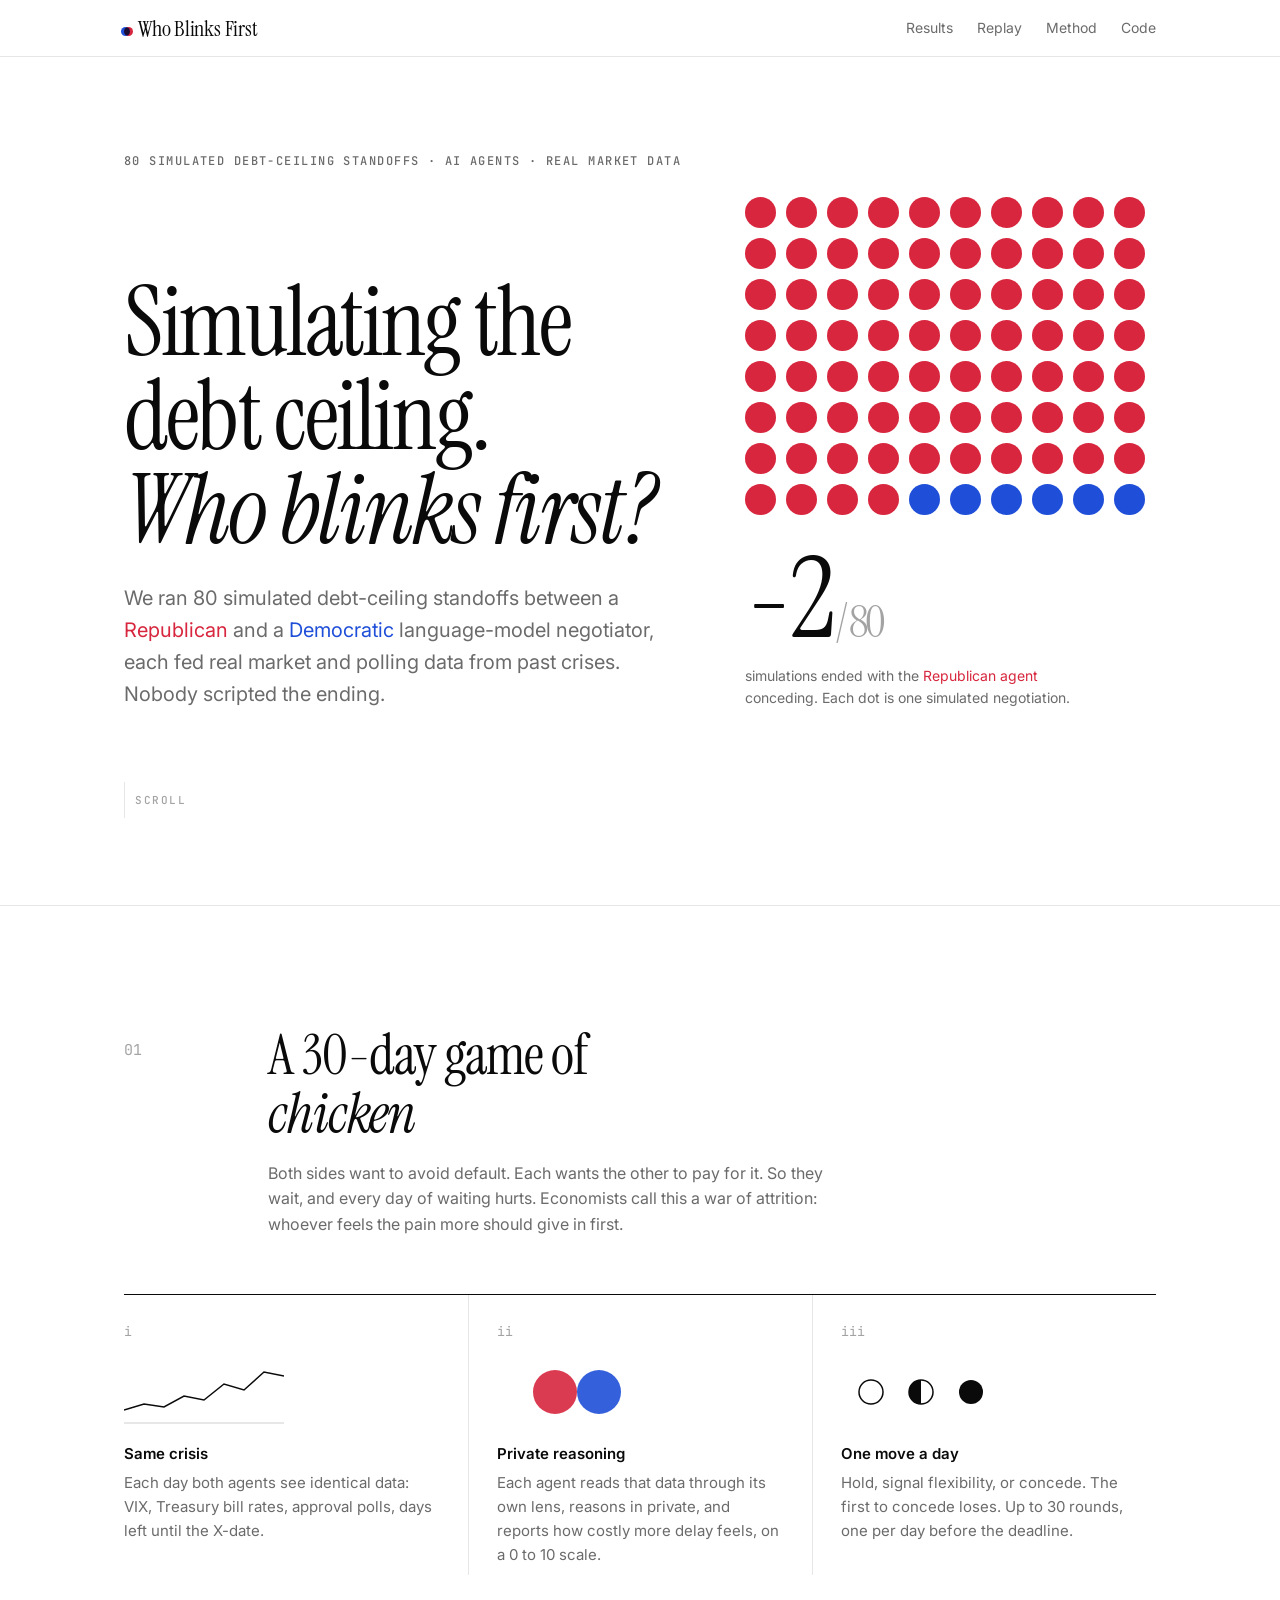
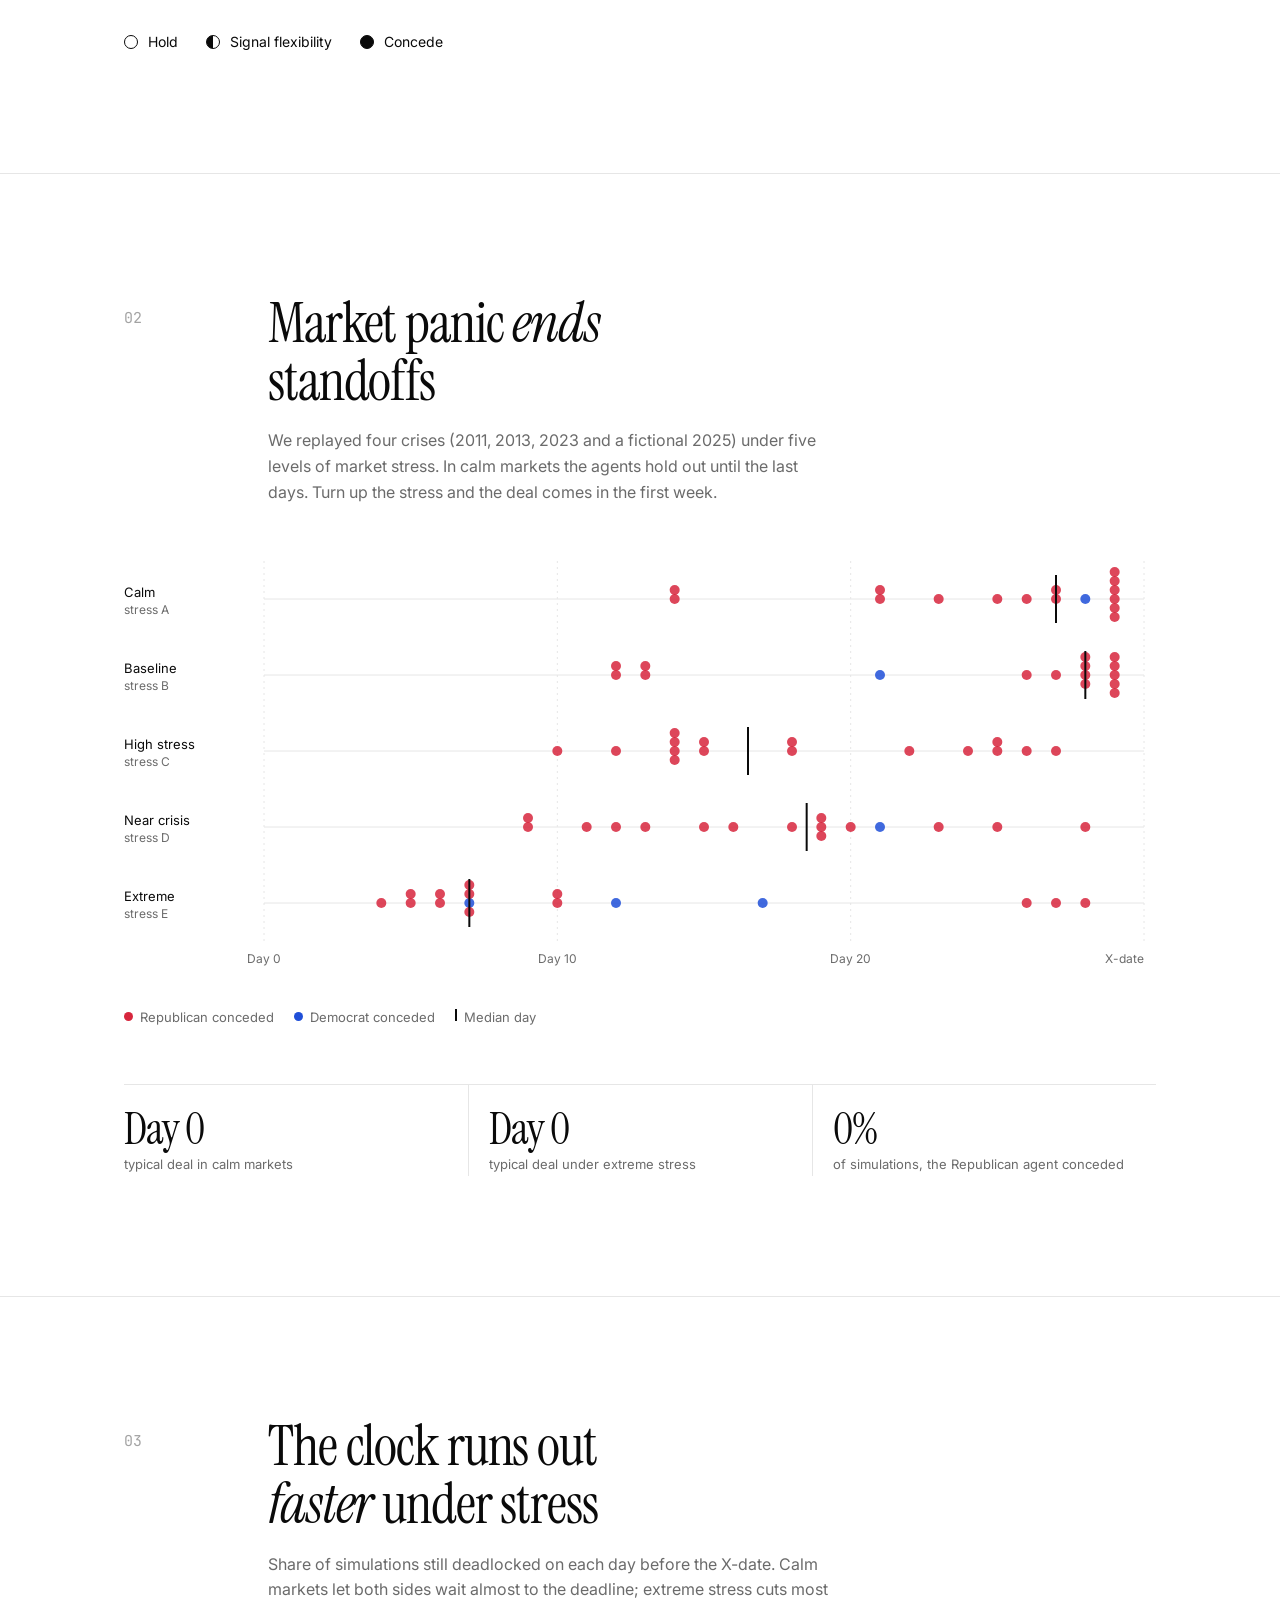
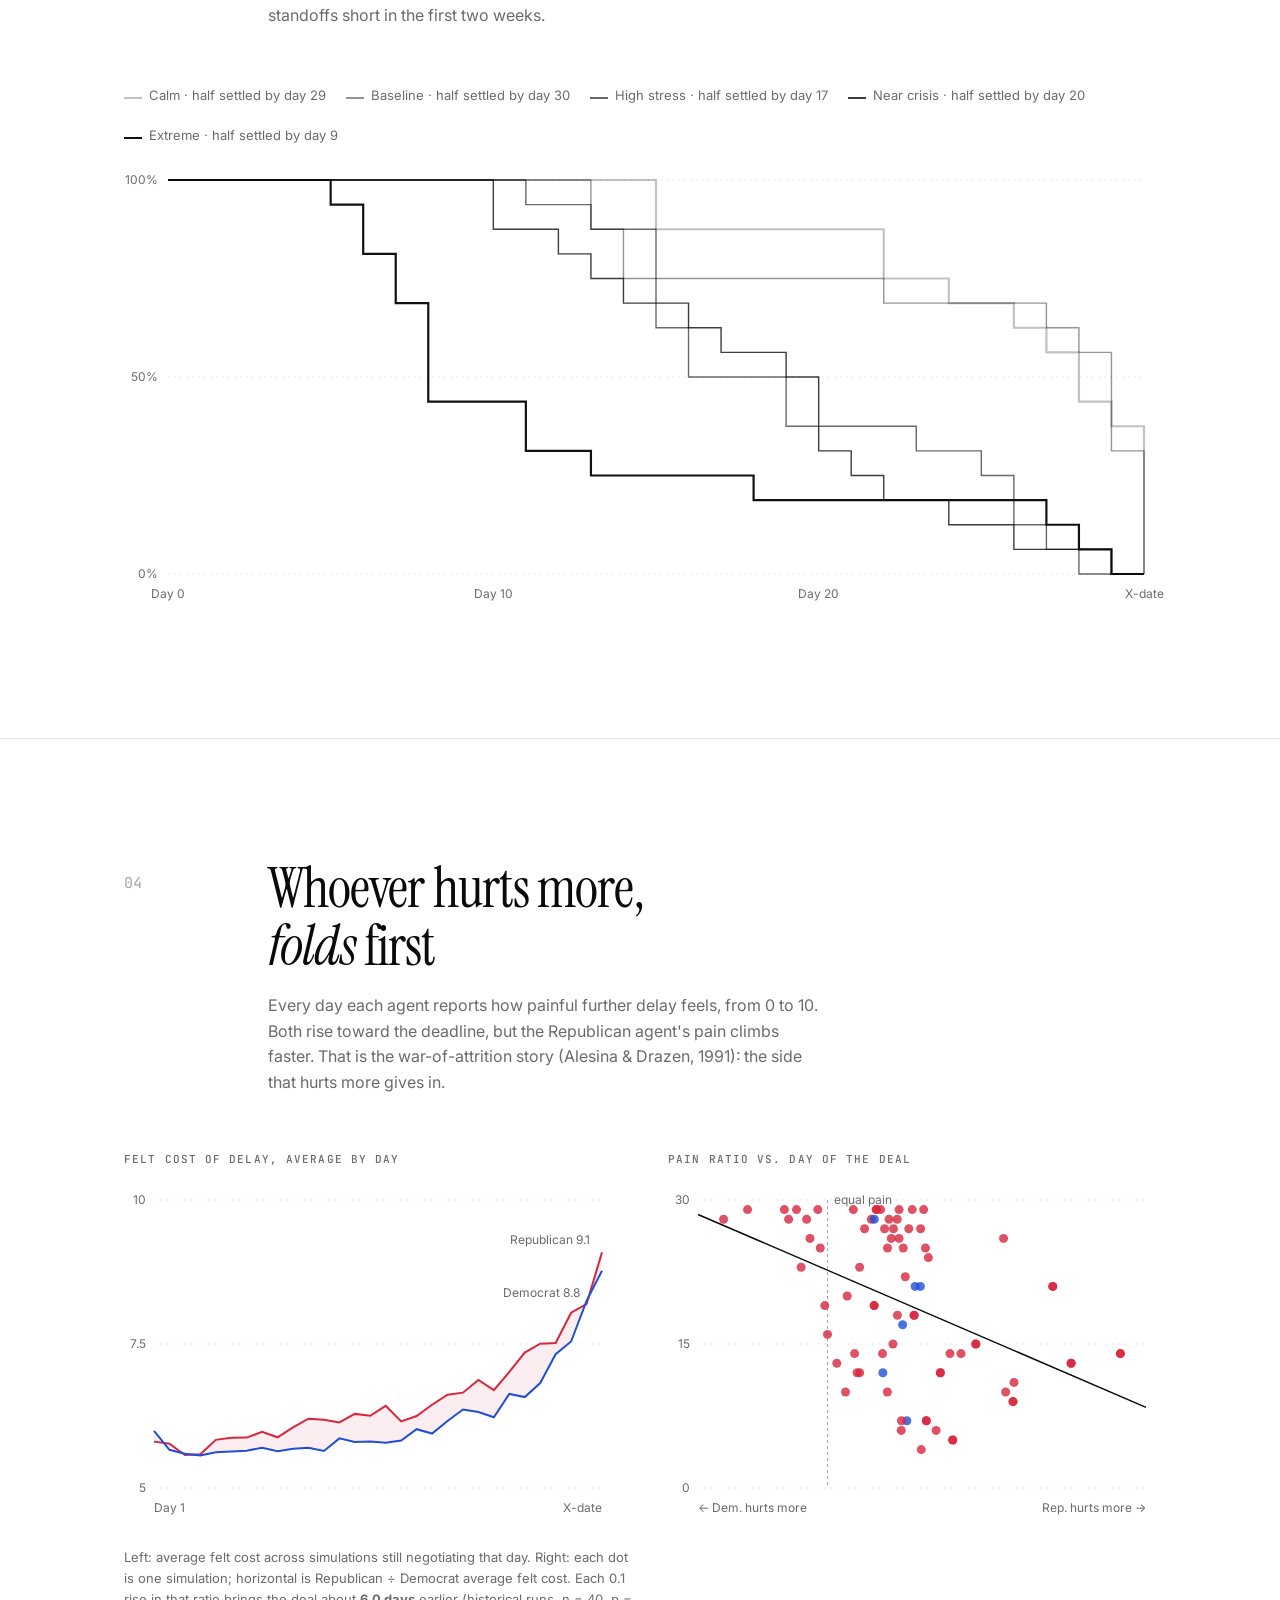
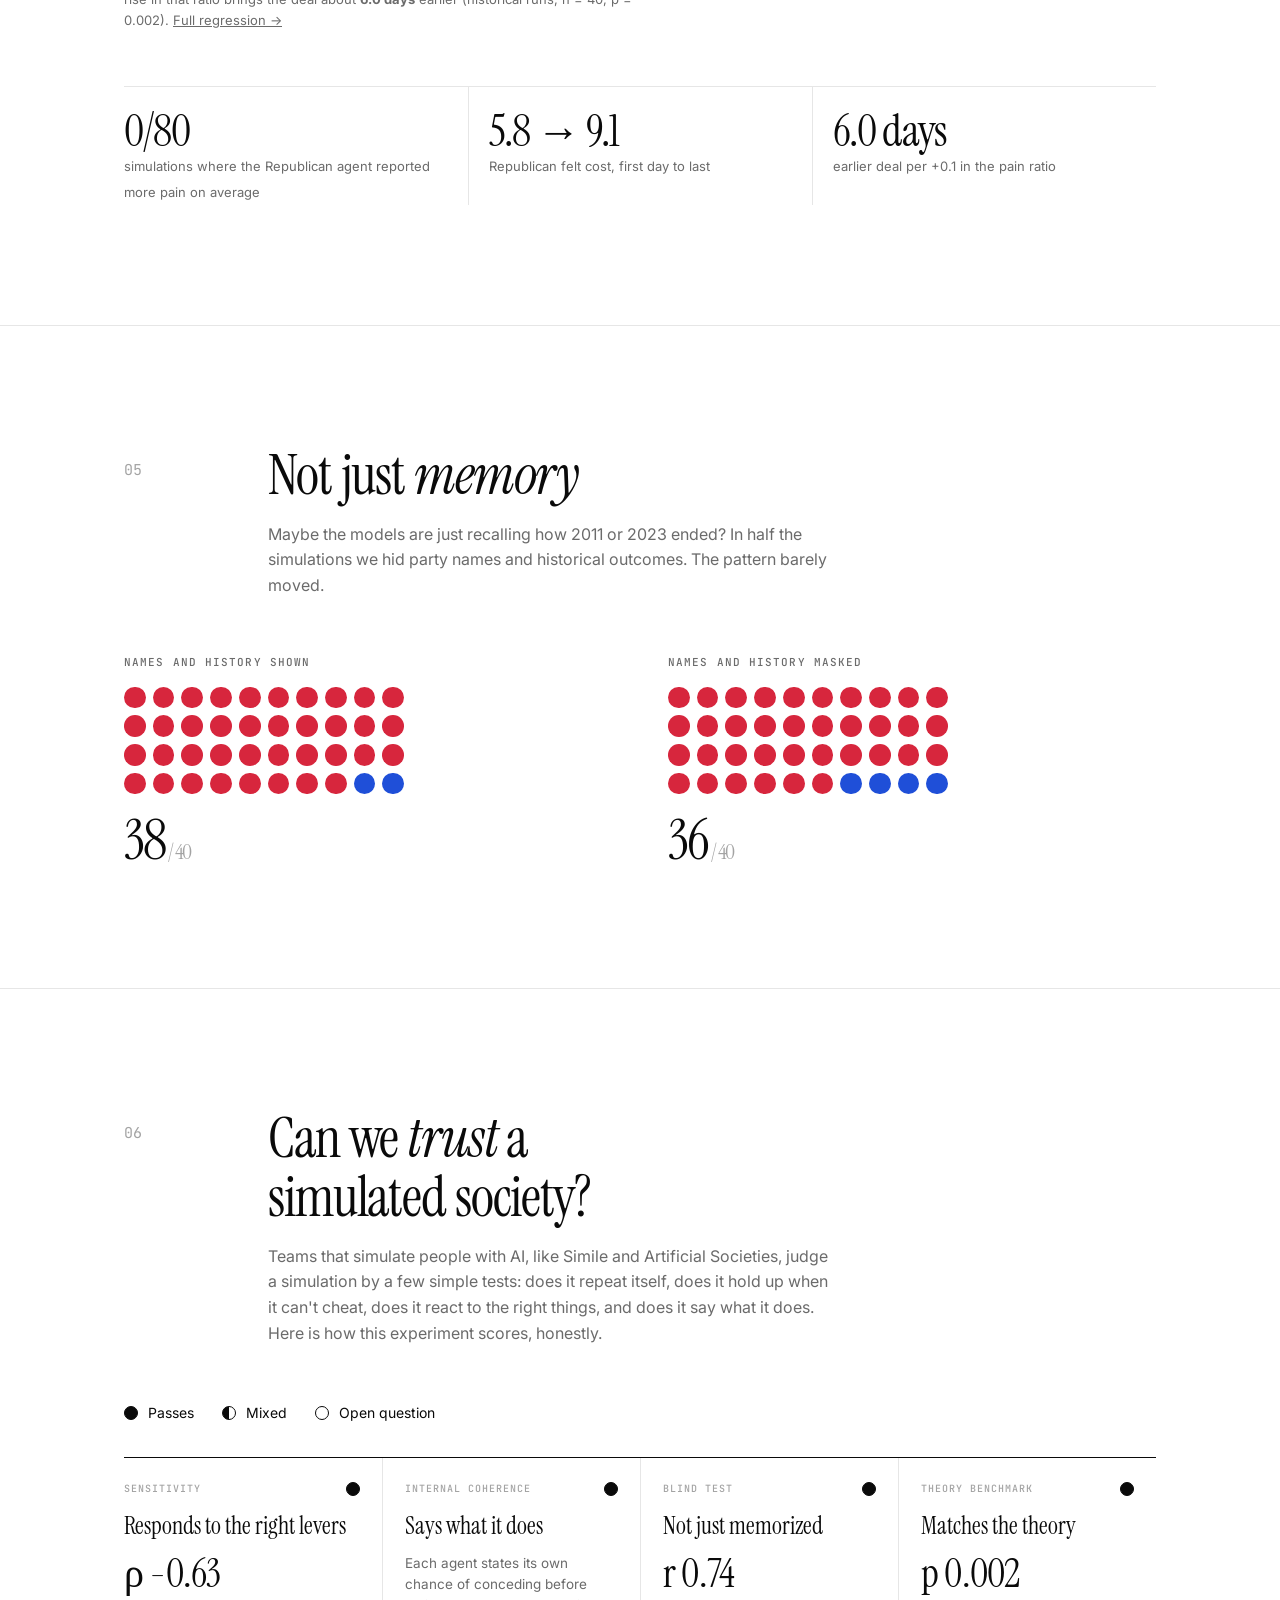
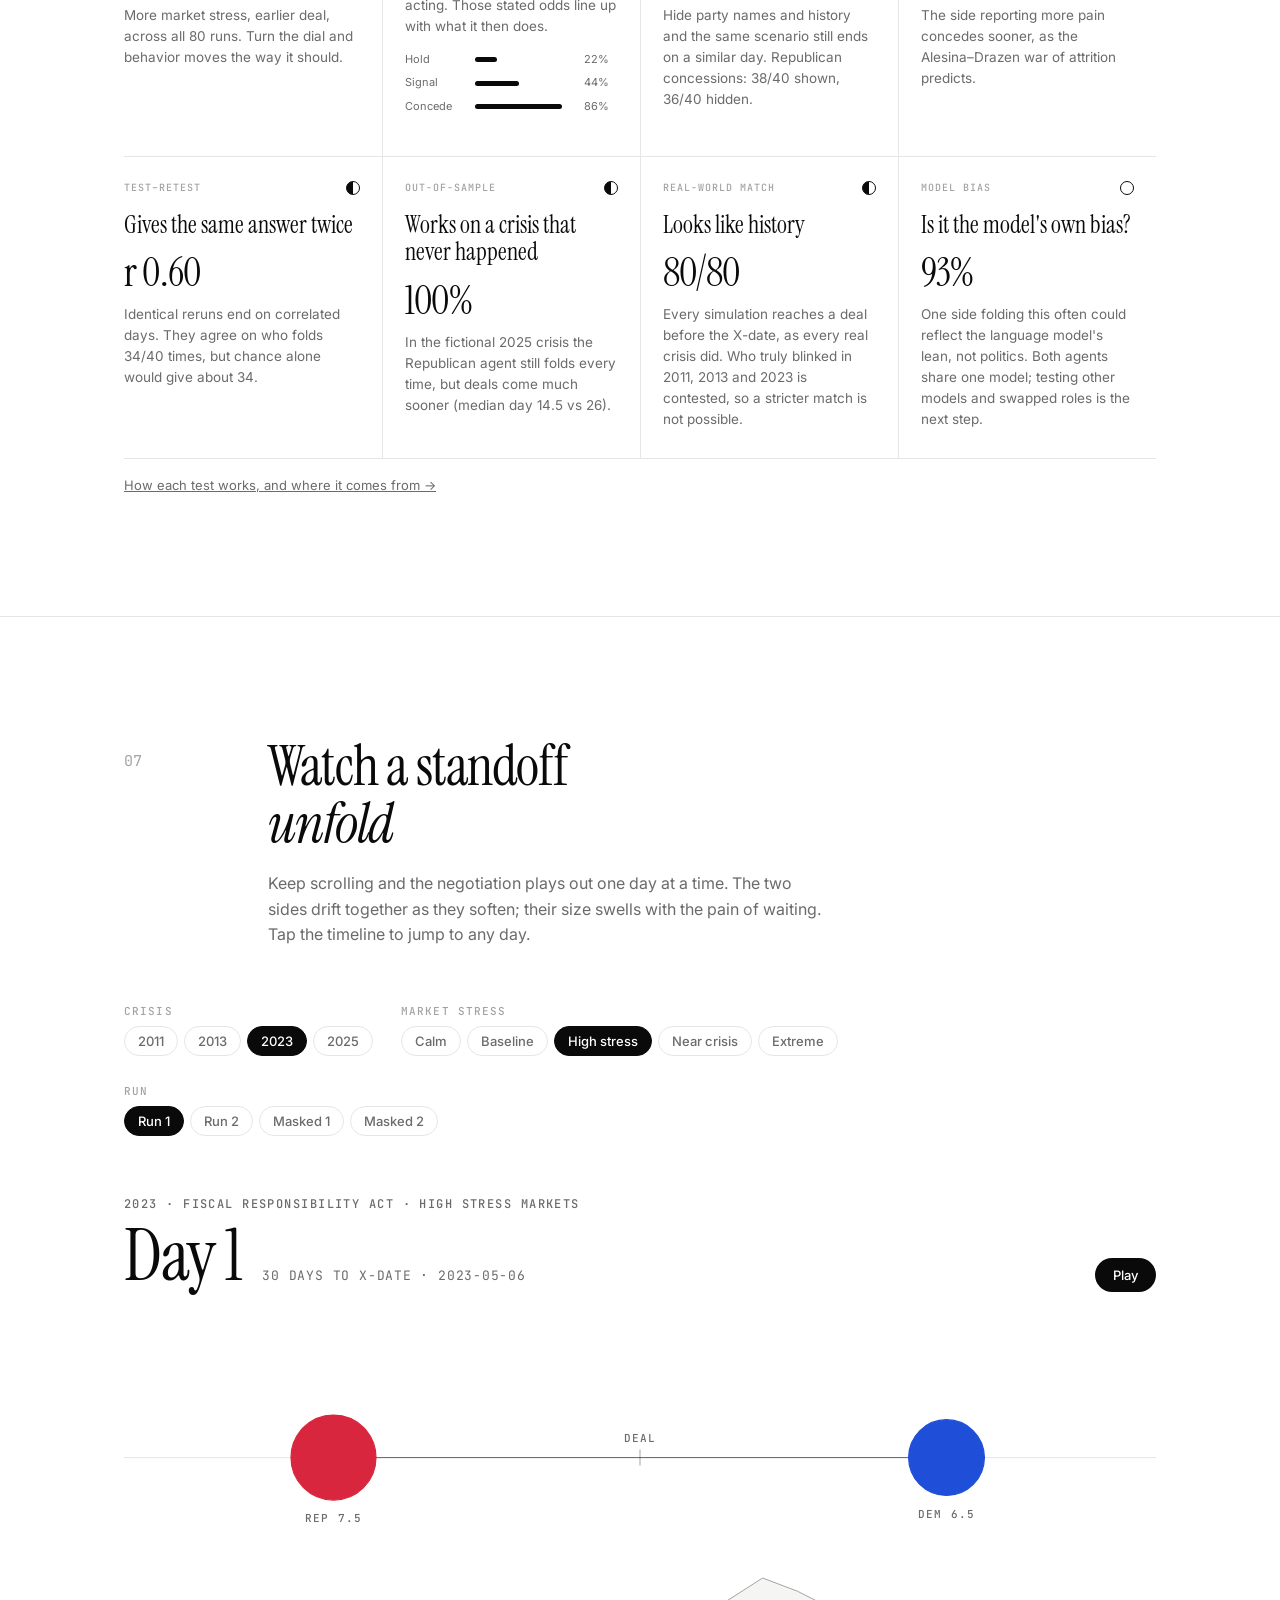
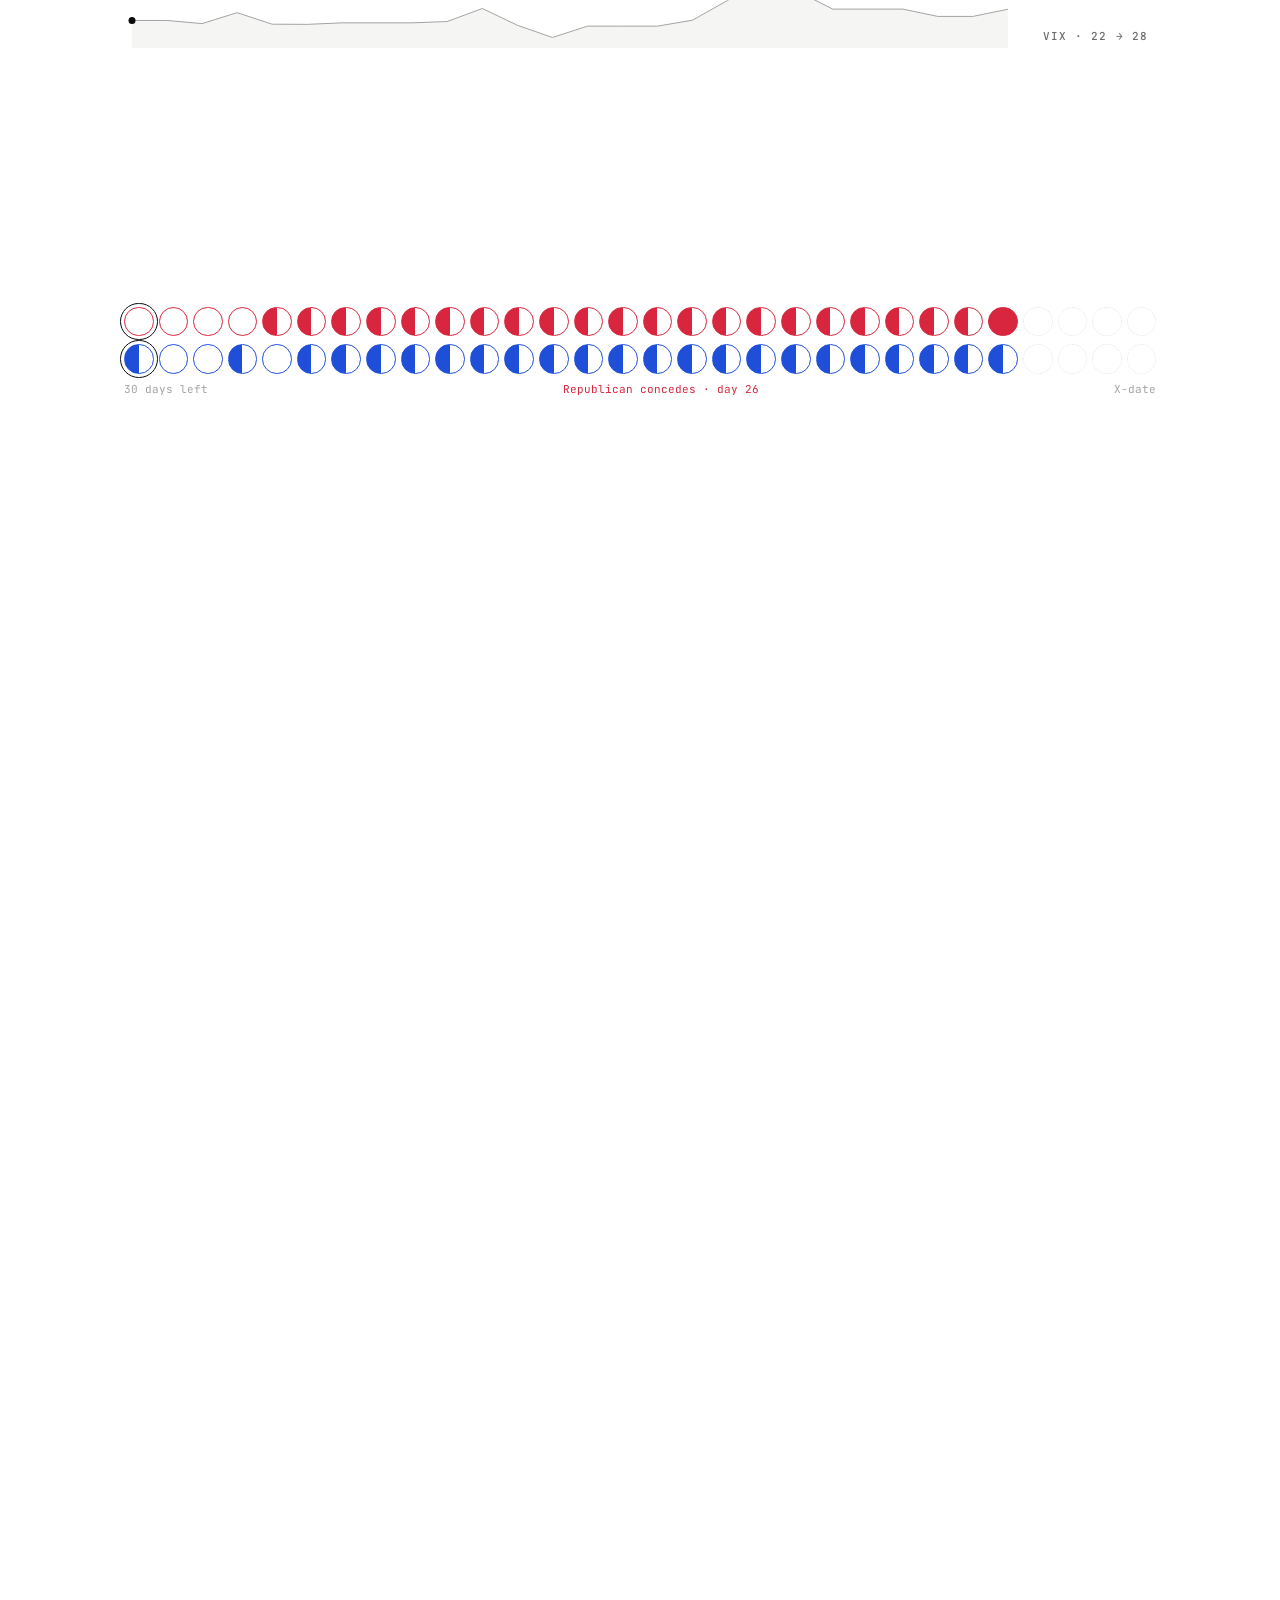
==== commit 47d7d093: "Add validation scorecard (test-retest, blind test, sensitivity, coherence, out-of-sample, model bias" ====
--- a/docs/index.html
+++ b/docs/index.html
@@ -94,8 +94,18 @@
   </div>
 </div></section>
 
+<section id="trust"><div class="wrap">
+  <div class="sec-head reveal"><div class="num">06</div><div>
+    <h2>Can we <em>trust</em> a simulated society?</h2>
+    <p>Teams that simulate people with AI, like Simile and Artificial Societies, judge a simulation by a few simple tests: does it repeat itself, does it hold up when it can't cheat, does it react to the right things, and does it say what it does. Here is how this experiment scores, honestly.</p>
+  </div></div>
+  <div class="glyphs" style="margin:0 0 32px"><div><span class="g con"></span>Passes</div><div><span class="g sig"></span>Mixed</div><div><span class="g"></span>Open question</div></div>
+  <div class="checks stagger" id="checks"></div>
+  <p class="note"><a href="method.html#validation">How each test works, and where it comes from →</a></p>
+</div></section>
+
 <section id="replay" class="replay"><div class="wrap">
-  <div class="sec-head reveal"><div class="num">06</div><div>
+  <div class="sec-head reveal"><div class="num">07</div><div>
     <h2>Watch a standoff <em>unfold</em></h2>
     <p>Keep scrolling and the negotiation plays out one day at a time. The two sides drift together as they soften; their size swells with the pain of waiting. Tap the timeline to jump to any day.</p>
   </div></div>
--- a/docs/assets/style.css
+++ b/docs/assets/style.css
@@ -198,3 +198,31 @@
 .say details p{max-height:26vh;overflow:auto;text-align:left}
 .say q{-webkit-line-clamp:4}
 @media(max-width:600px){.arena{height:30vh}.say q{-webkit-line-clamp:7}.sayhead{gap:8px}.stday small{display:block;margin:6px 0 0}}
+/* fixes */
+.stats b span{font:inherit;color:inherit;letter-spacing:inherit}
+@media(max-width:600px){
+  .stats{grid-template-columns:1fr}
+  .stats div,.stats div+div{padding:20px 0;border-left:0;border-bottom:1px solid var(--line);display:flex;align-items:baseline;gap:16px}
+  .stats b{font-size:36px;flex:none;min-width:40%}
+}
+.say q{display:block;-webkit-line-clamp:unset;overflow:visible}
+.say{overflow-y:auto;max-height:100%;padding-right:4px;scrollbar-width:thin}
+.speech{align-items:stretch}
+@media(max-height:820px){.arena{height:clamp(160px,30vh,300px)}.say q{font-size:18px}}
+@media(max-width:600px){.say q{font-size:15px}}
+.cell{color:inherit}
+.checks{display:grid;grid-template-columns:repeat(4,1fr);border-top:1px solid var(--fg)}
+.check{padding:24px 22px 28px 0;border-bottom:1px solid var(--line)}
+.check:not(:nth-child(4n+1)){padding-left:22px;border-left:1px solid var(--line)}
+.check .top{display:flex;justify-content:space-between;align-items:center;font:500 10px var(--mono);letter-spacing:.1em;text-transform:uppercase;color:var(--faint)}
+.check h3{font:400 24px/1.15 var(--serif);margin:16px 0 14px;font-weight:400}
+.check .v{font:400 40px/1 var(--serif);letter-spacing:-.02em}
+.check .v small{font-size:14px;color:var(--muted);font-family:var(--sans);margin-left:6px}
+.check p{font-size:13.5px;color:var(--muted);margin-top:12px;line-height:1.55}
+.check .mini{display:grid;gap:6px;margin-top:4px}
+.check .mini div{display:grid;grid-template-columns:62px 1fr 34px;align-items:center;gap:8px;font-size:11px;color:var(--muted)}
+.check .mini i{display:block;height:5px;background:var(--fg);border-radius:3px;transition:width 1.2s cubic-bezier(.2,.8,.2,1)}
+.checks:not(.in) .mini i{width:0!important}
+.stagger.in>.check{transition-delay:calc(var(--i)*70ms)}
+@media(max-width:1000px){.checks{grid-template-columns:repeat(2,1fr)}.check:not(:nth-child(4n+1)){padding-left:0;border-left:0}.check:nth-child(2n){padding-left:22px;border-left:1px solid var(--line)}}
+@media(max-width:600px){.checks{grid-template-columns:1fr}.check:nth-child(2n){padding-left:0;border-left:0}}
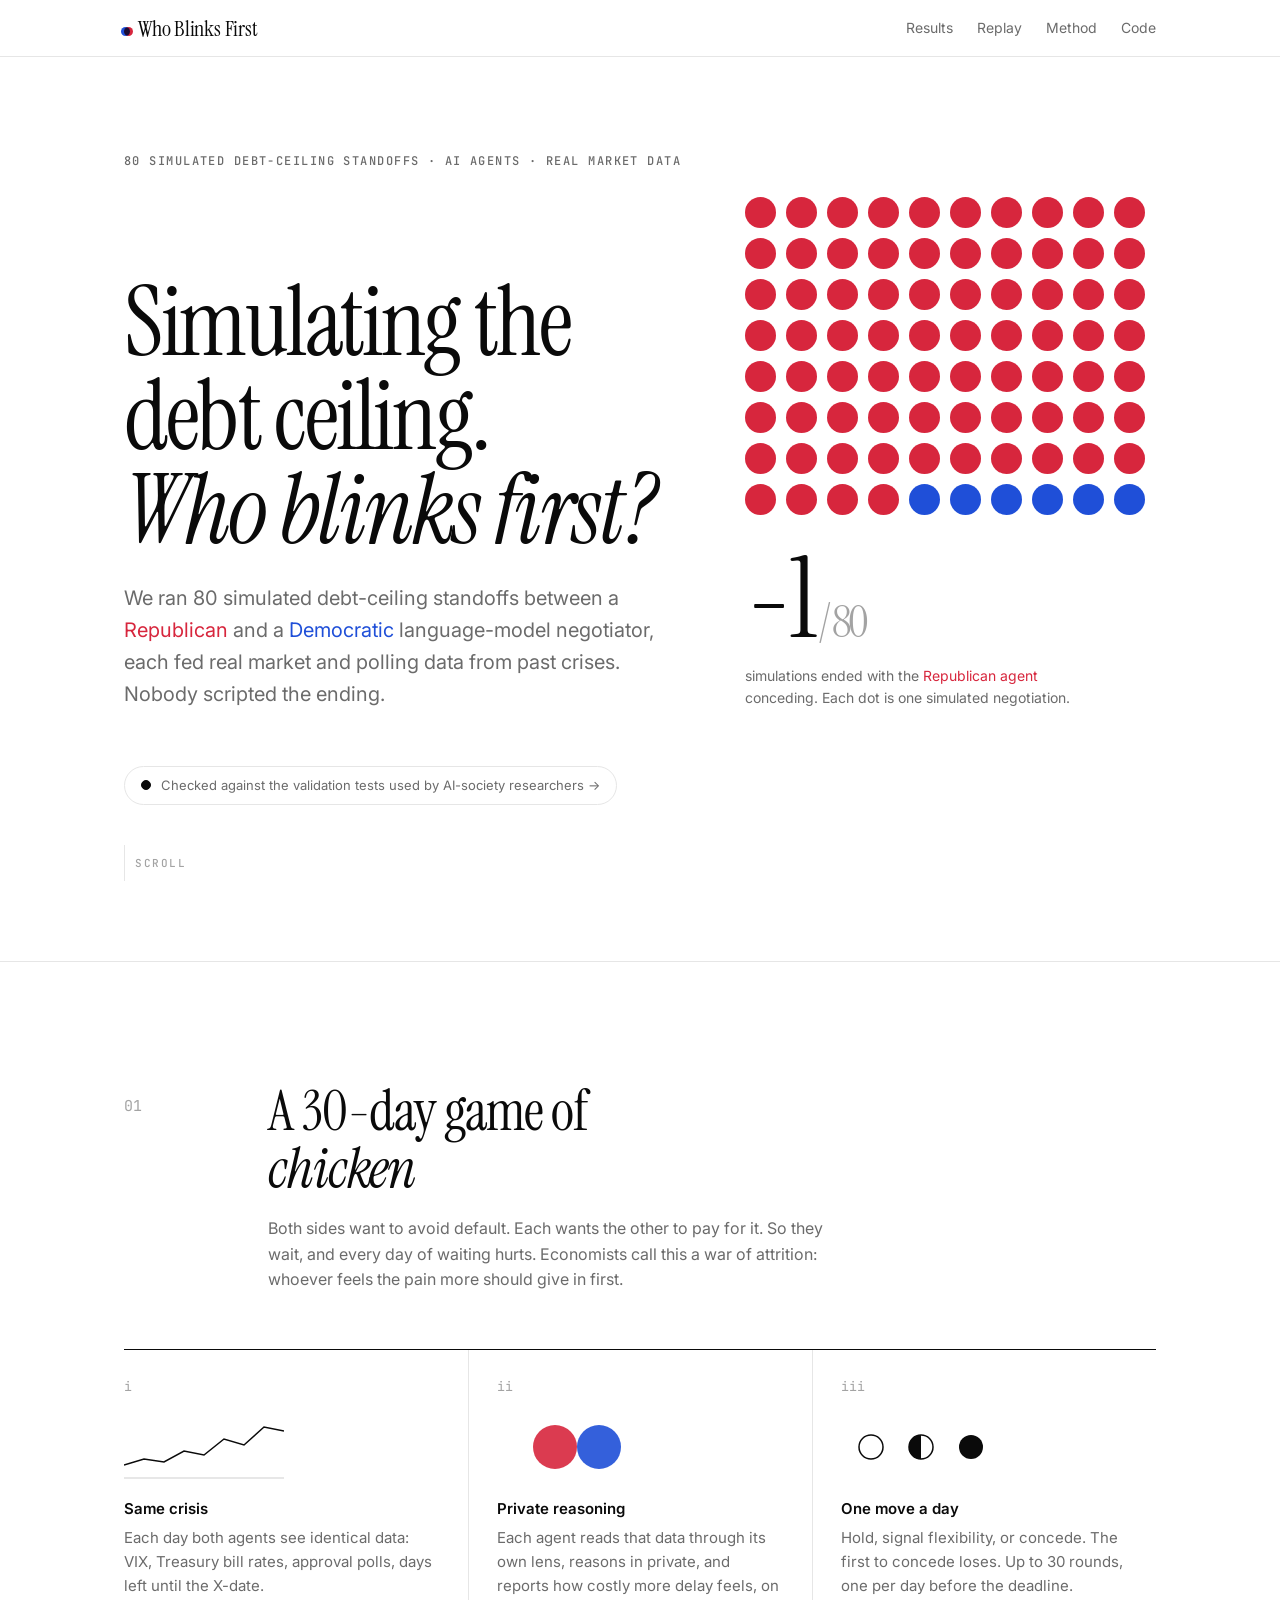
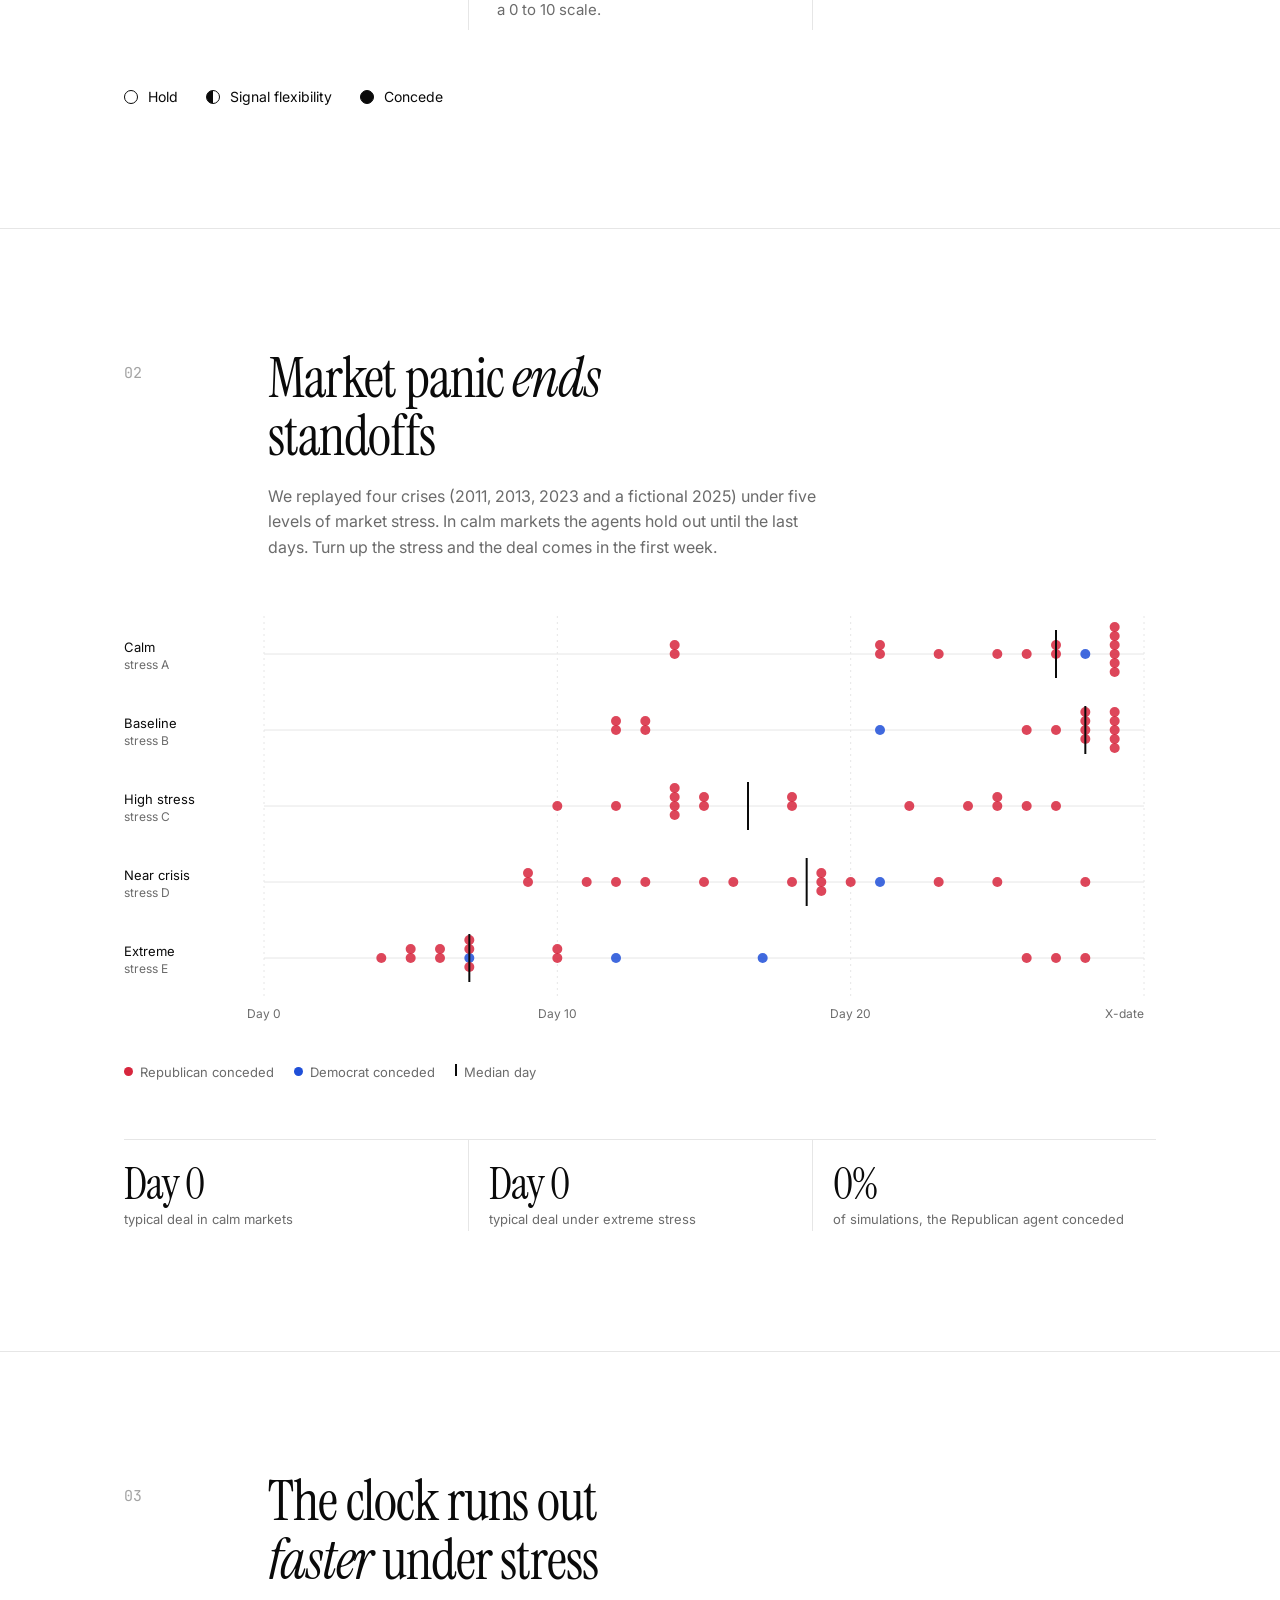
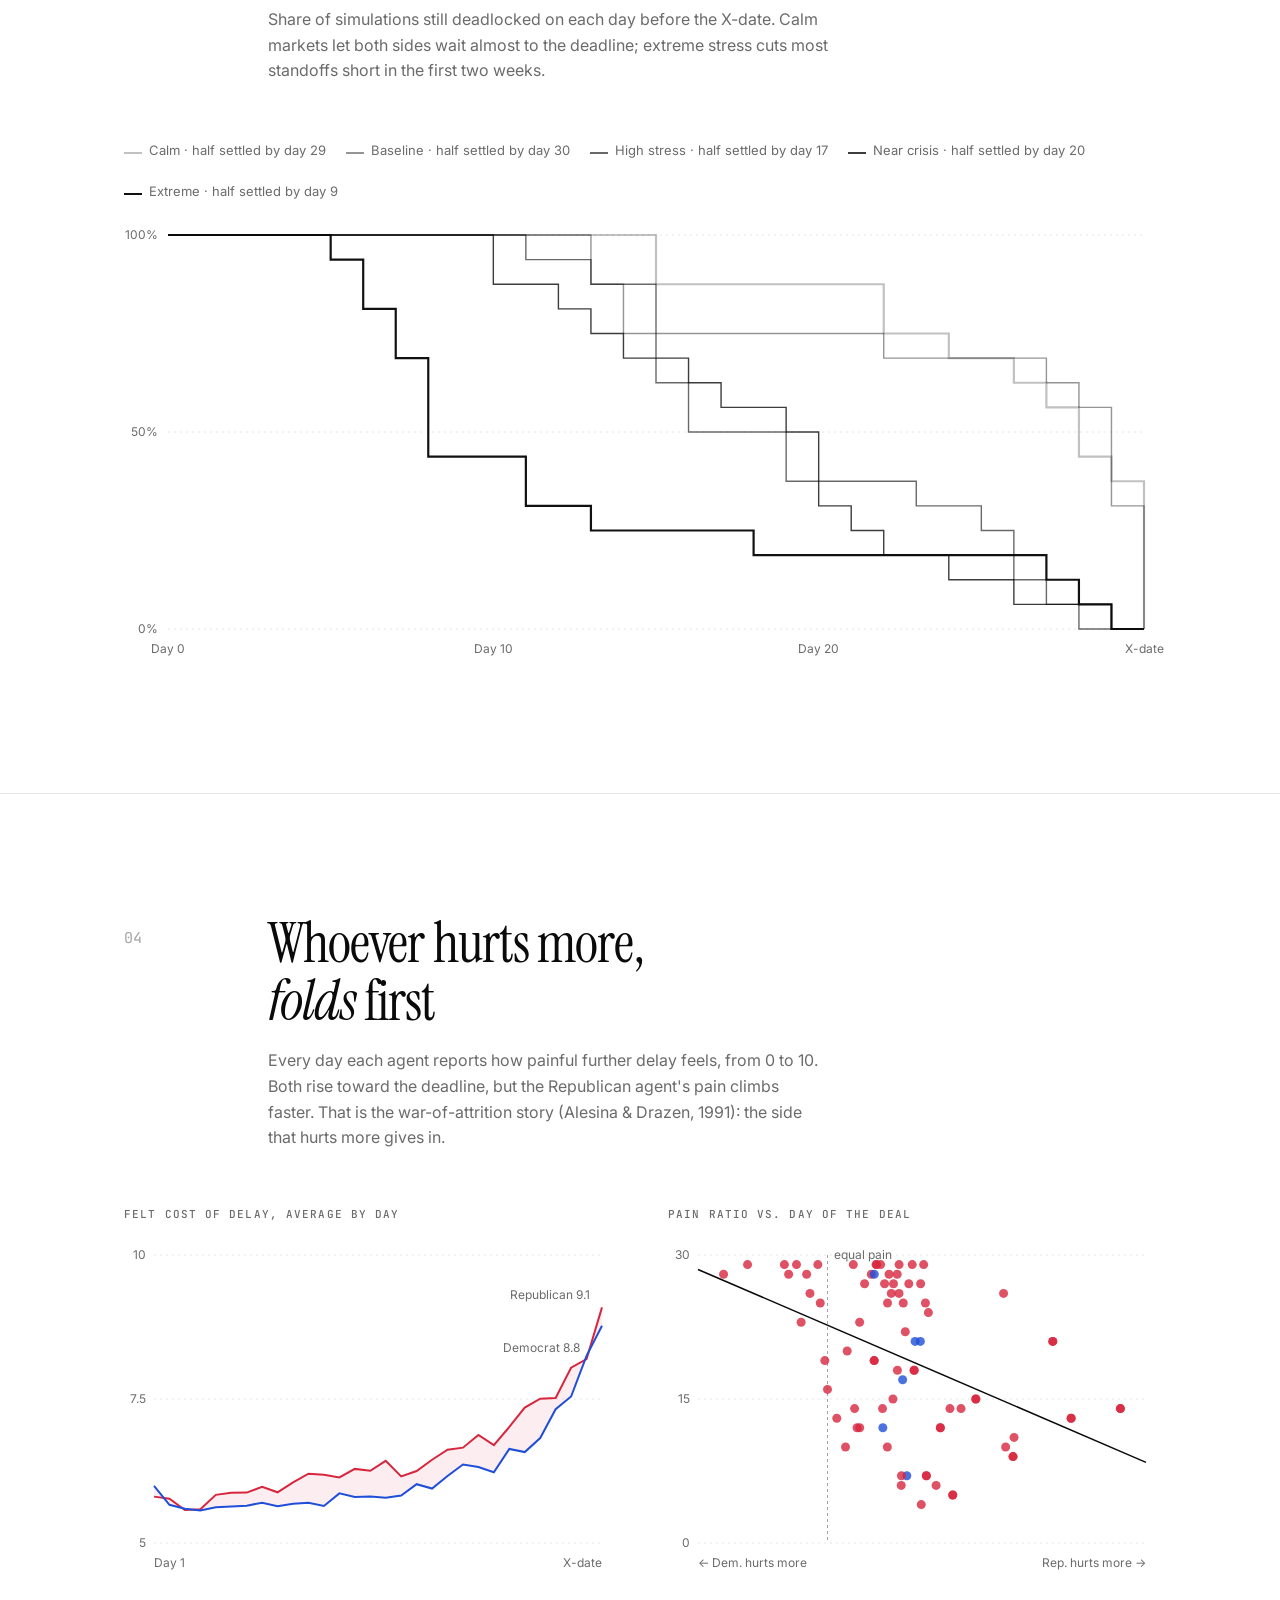
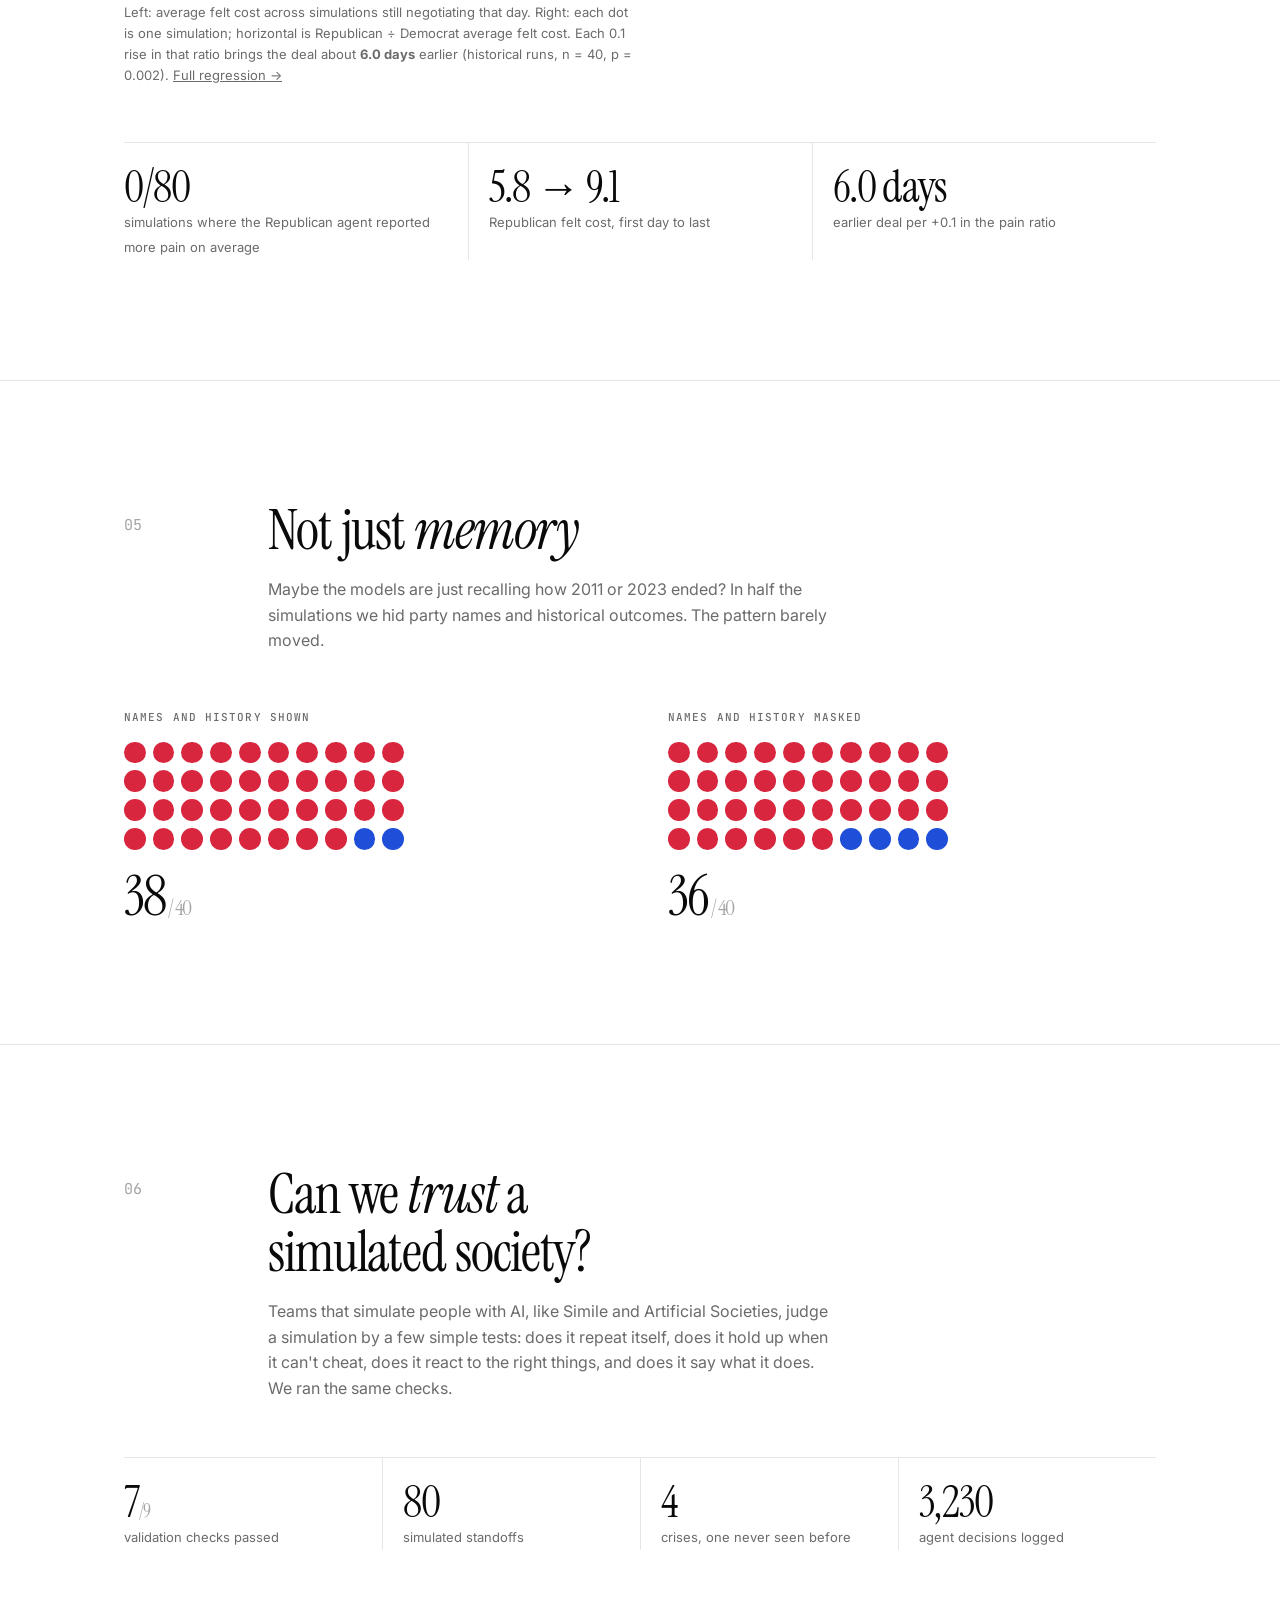
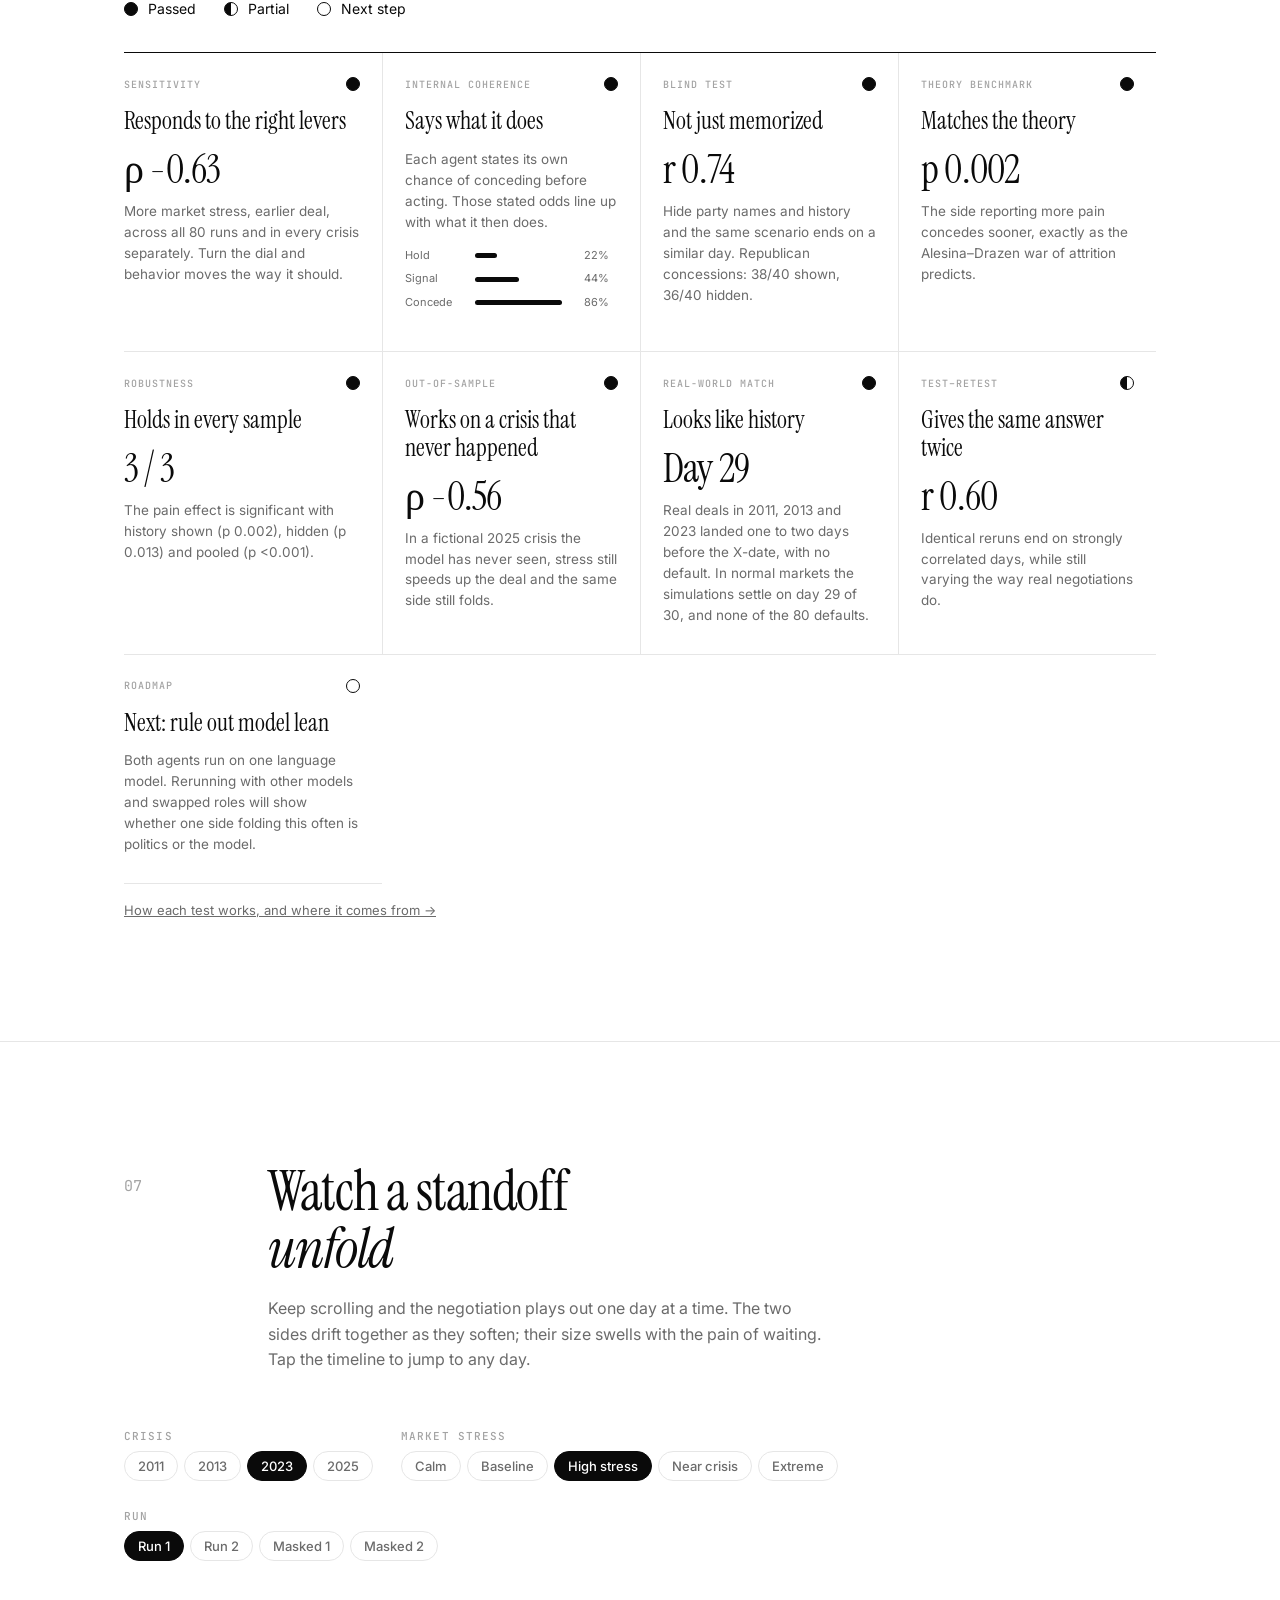
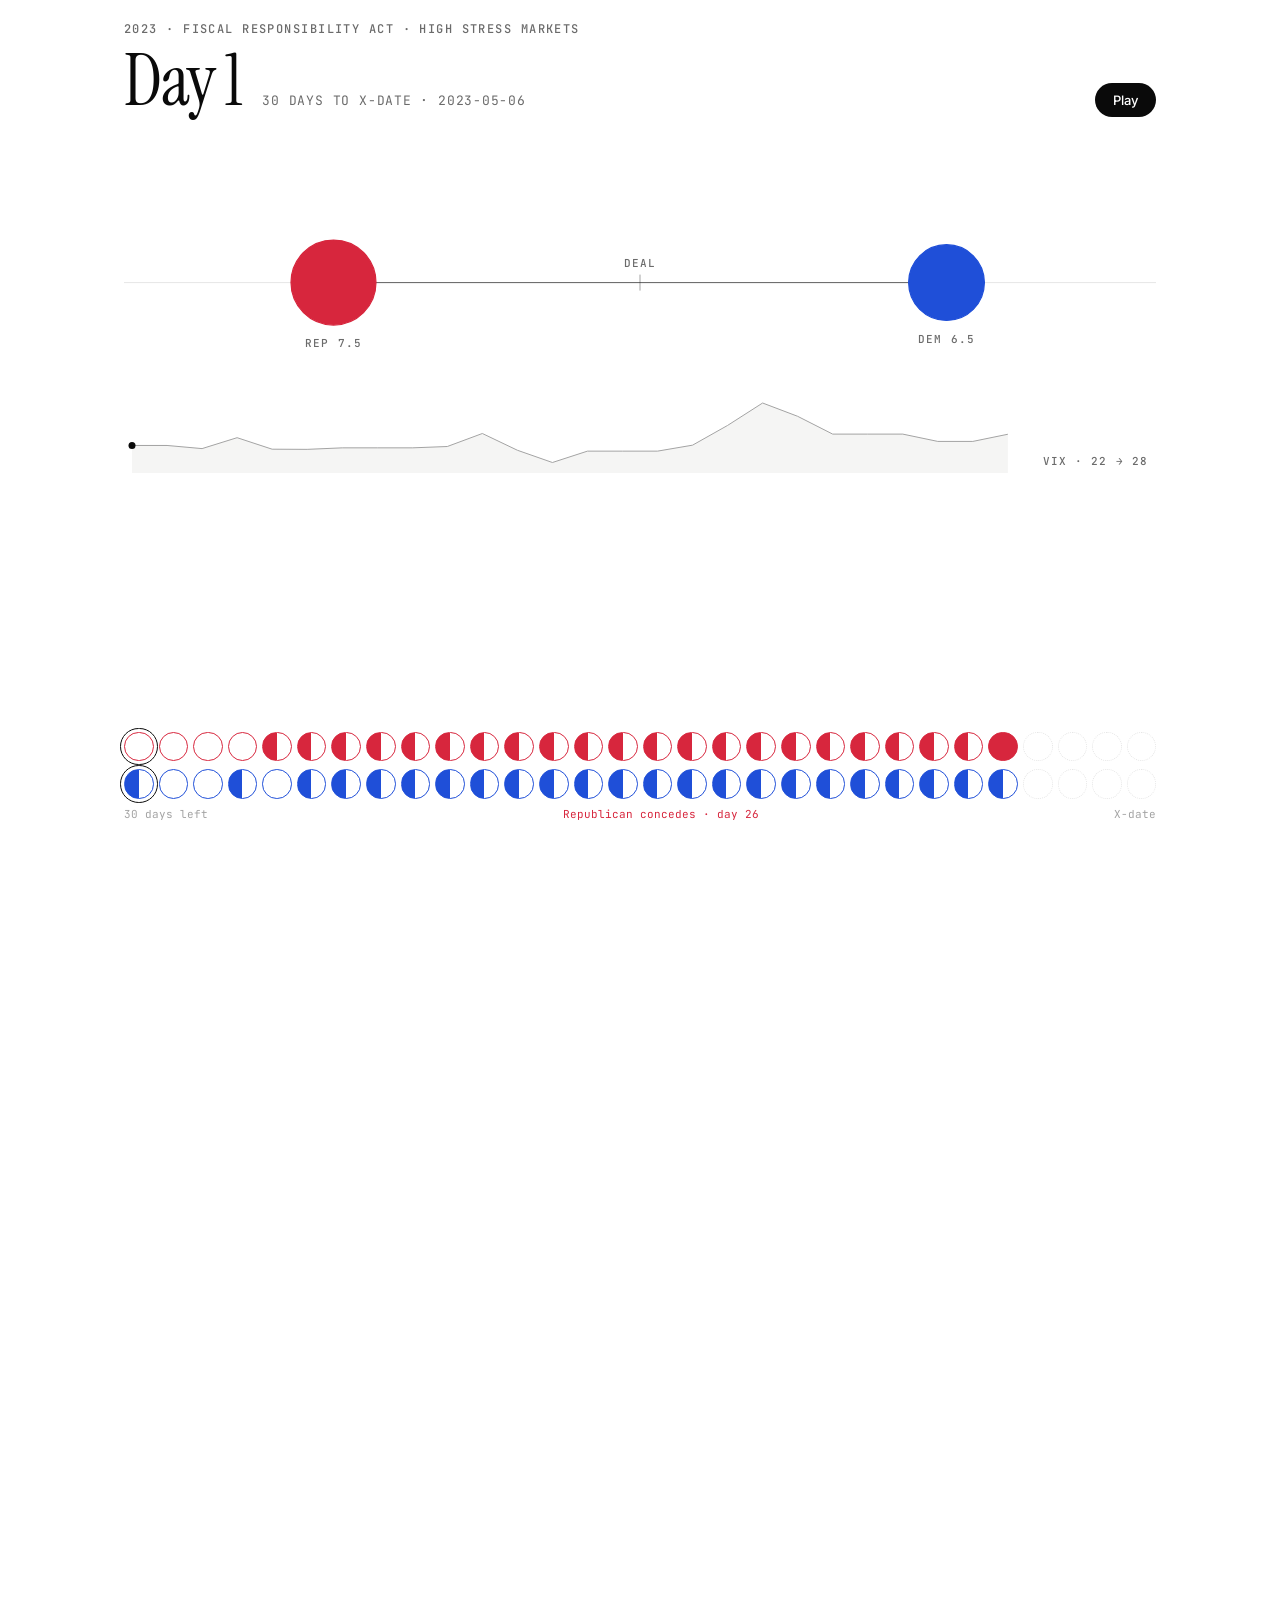
==== commit 2daf9f9d: "Strengthen validation: robustness, per-crisis and out-of-sample stress effects, real-world timing ma" ====
--- a/docs/index.html
+++ b/docs/index.html
@@ -29,6 +29,7 @@
       <p class="cap">simulations ended with the <span class="rep">Republican agent</span> conceding. Each dot is one simulated negotiation.</p>
     </div>
   </div>
+  <a class="trustpill reveal" href="#trust"><span class="g con"></span>Checked against the validation tests used by AI-society researchers →</a>
   <a class="scrollcue" href="#setup"><span></span>Scroll</a>
 </div></header>
 
@@ -97,9 +98,10 @@
 <section id="trust"><div class="wrap">
   <div class="sec-head reveal"><div class="num">06</div><div>
     <h2>Can we <em>trust</em> a simulated society?</h2>
-    <p>Teams that simulate people with AI, like Simile and Artificial Societies, judge a simulation by a few simple tests: does it repeat itself, does it hold up when it can't cheat, does it react to the right things, and does it say what it does. Here is how this experiment scores, honestly.</p>
+    <p>Teams that simulate people with AI, like Simile and Artificial Societies, judge a simulation by a few simple tests: does it repeat itself, does it hold up when it can't cheat, does it react to the right things, and does it say what it does. We ran the same checks.</p>
   </div></div>
-  <div class="glyphs" style="margin:0 0 32px"><div><span class="g con"></span>Passes</div><div><span class="g sig"></span>Mixed</div><div><span class="g"></span>Open question</div></div>
+  <div class="stats trustsum" id="trustSum" style="margin:0 0 48px"></div>
+  <div class="glyphs" style="margin:0 0 32px"><div><span class="g con"></span>Passed</div><div><span class="g sig"></span>Partial</div><div><span class="g"></span>Next step</div></div>
   <div class="checks stagger" id="checks"></div>
   <p class="note"><a href="method.html#validation">How each test works, and where it comes from →</a></p>
 </div></section>
--- a/docs/assets/style.css
+++ b/docs/assets/style.css
@@ -226,3 +226,9 @@
 .stagger.in>.check{transition-delay:calc(var(--i)*70ms)}
 @media(max-width:1000px){.checks{grid-template-columns:repeat(2,1fr)}.check:not(:nth-child(4n+1)){padding-left:0;border-left:0}.check:nth-child(2n){padding-left:22px;border-left:1px solid var(--line)}}
 @media(max-width:600px){.checks{grid-template-columns:1fr}.check:nth-child(2n){padding-left:0;border-left:0}}
+.trustsum b small{font-size:.45em;color:var(--faint)}
+.trustpill{display:inline-flex;align-items:center;gap:10px;margin-top:56px;font-size:13px;text-decoration:none;border:1px solid var(--line);border-radius:999px;padding:8px 16px;color:var(--muted);transition:border-color .2s,color .2s}
+.trustpill:hover{color:var(--fg);border-color:var(--fg)}
+.trustpill .g{width:10px;height:10px}
+.trustpill+.scrollcue{display:flex;margin-top:40px}
+@media(min-width:601px){.trustsum{grid-template-columns:repeat(4,1fr)}}
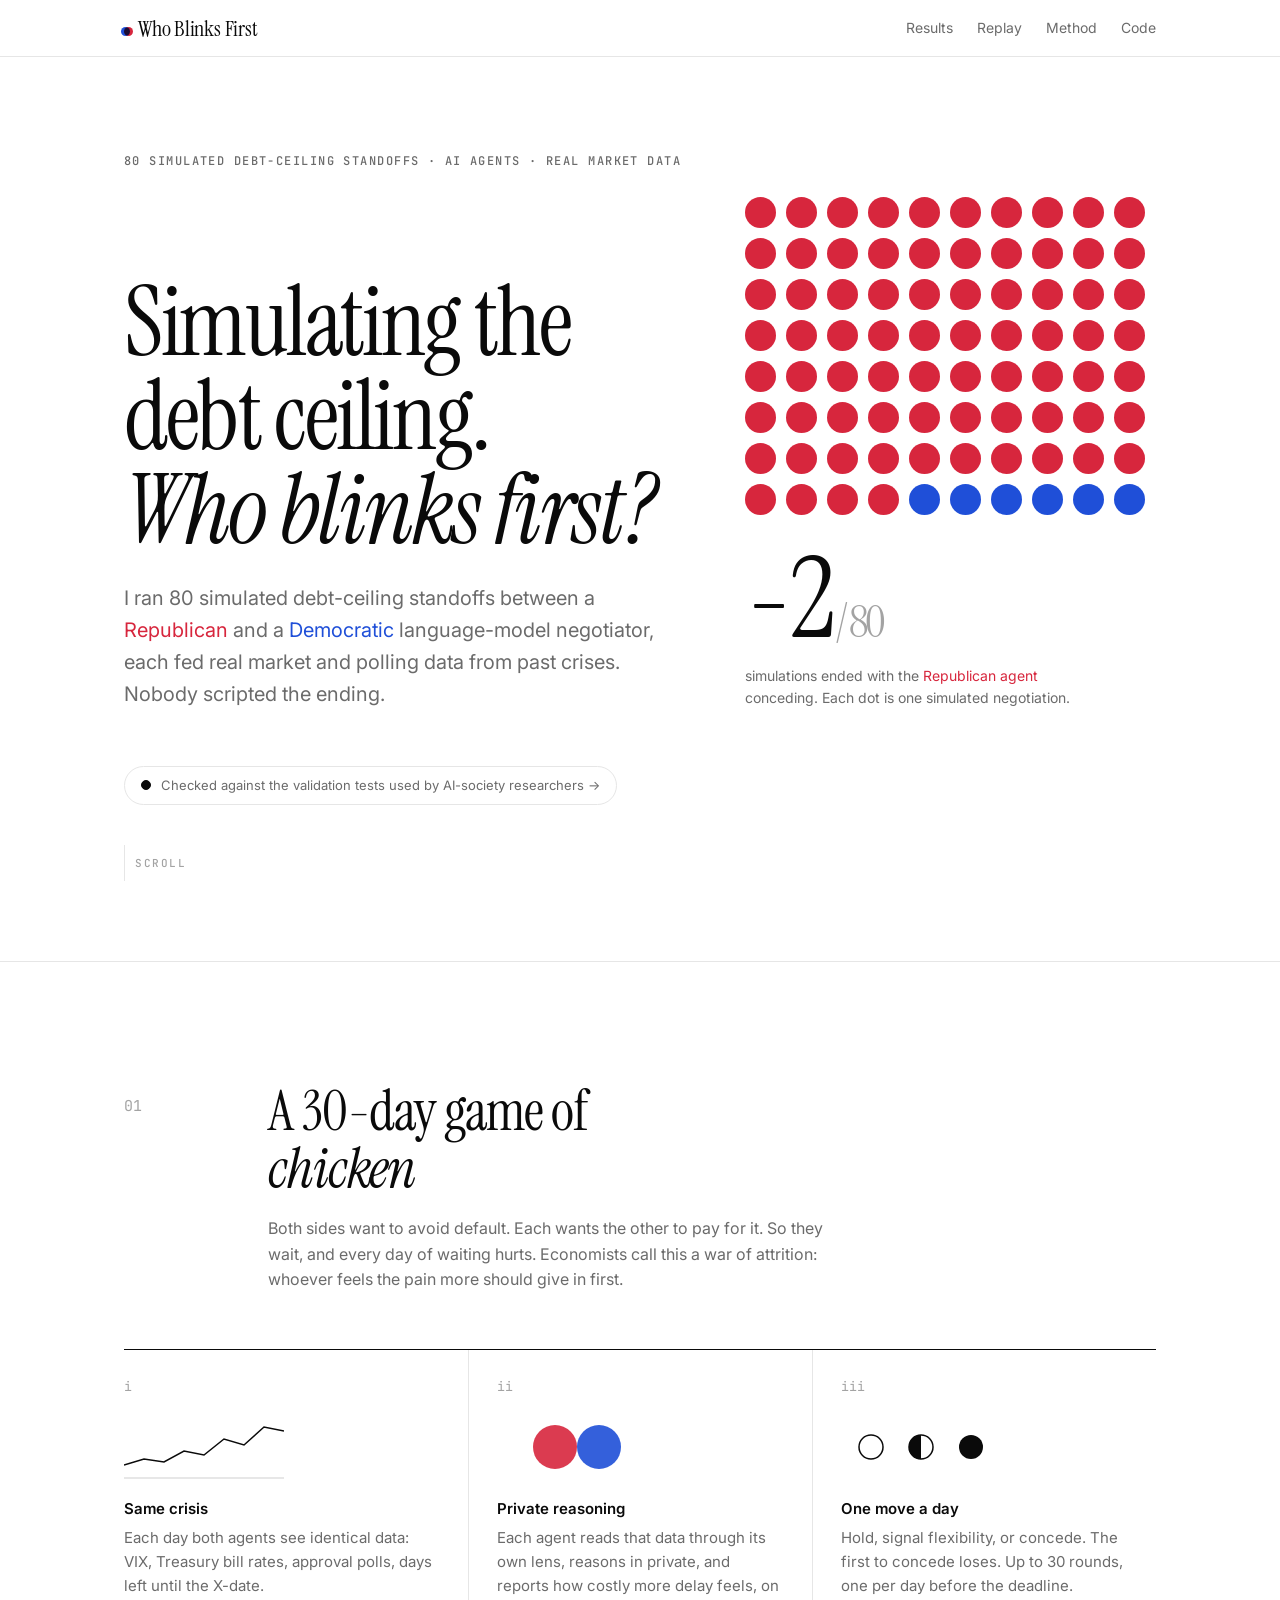
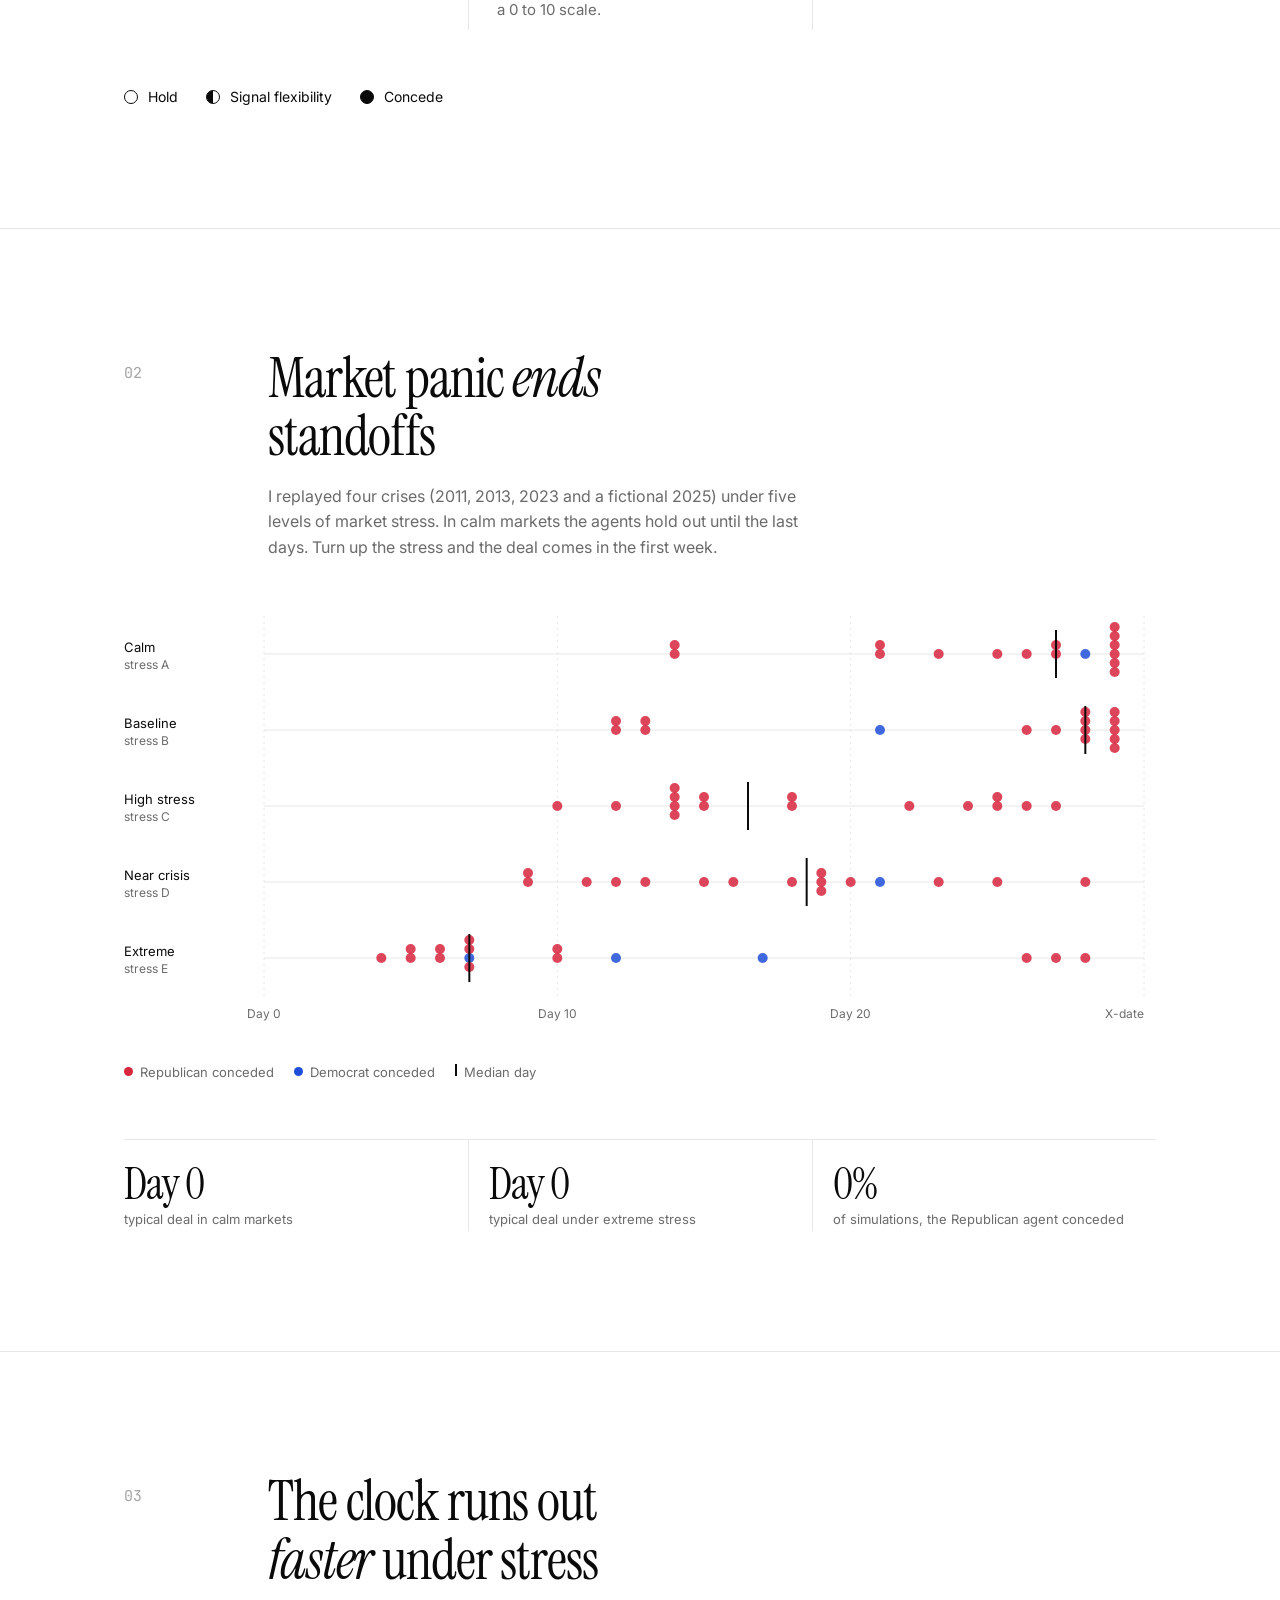
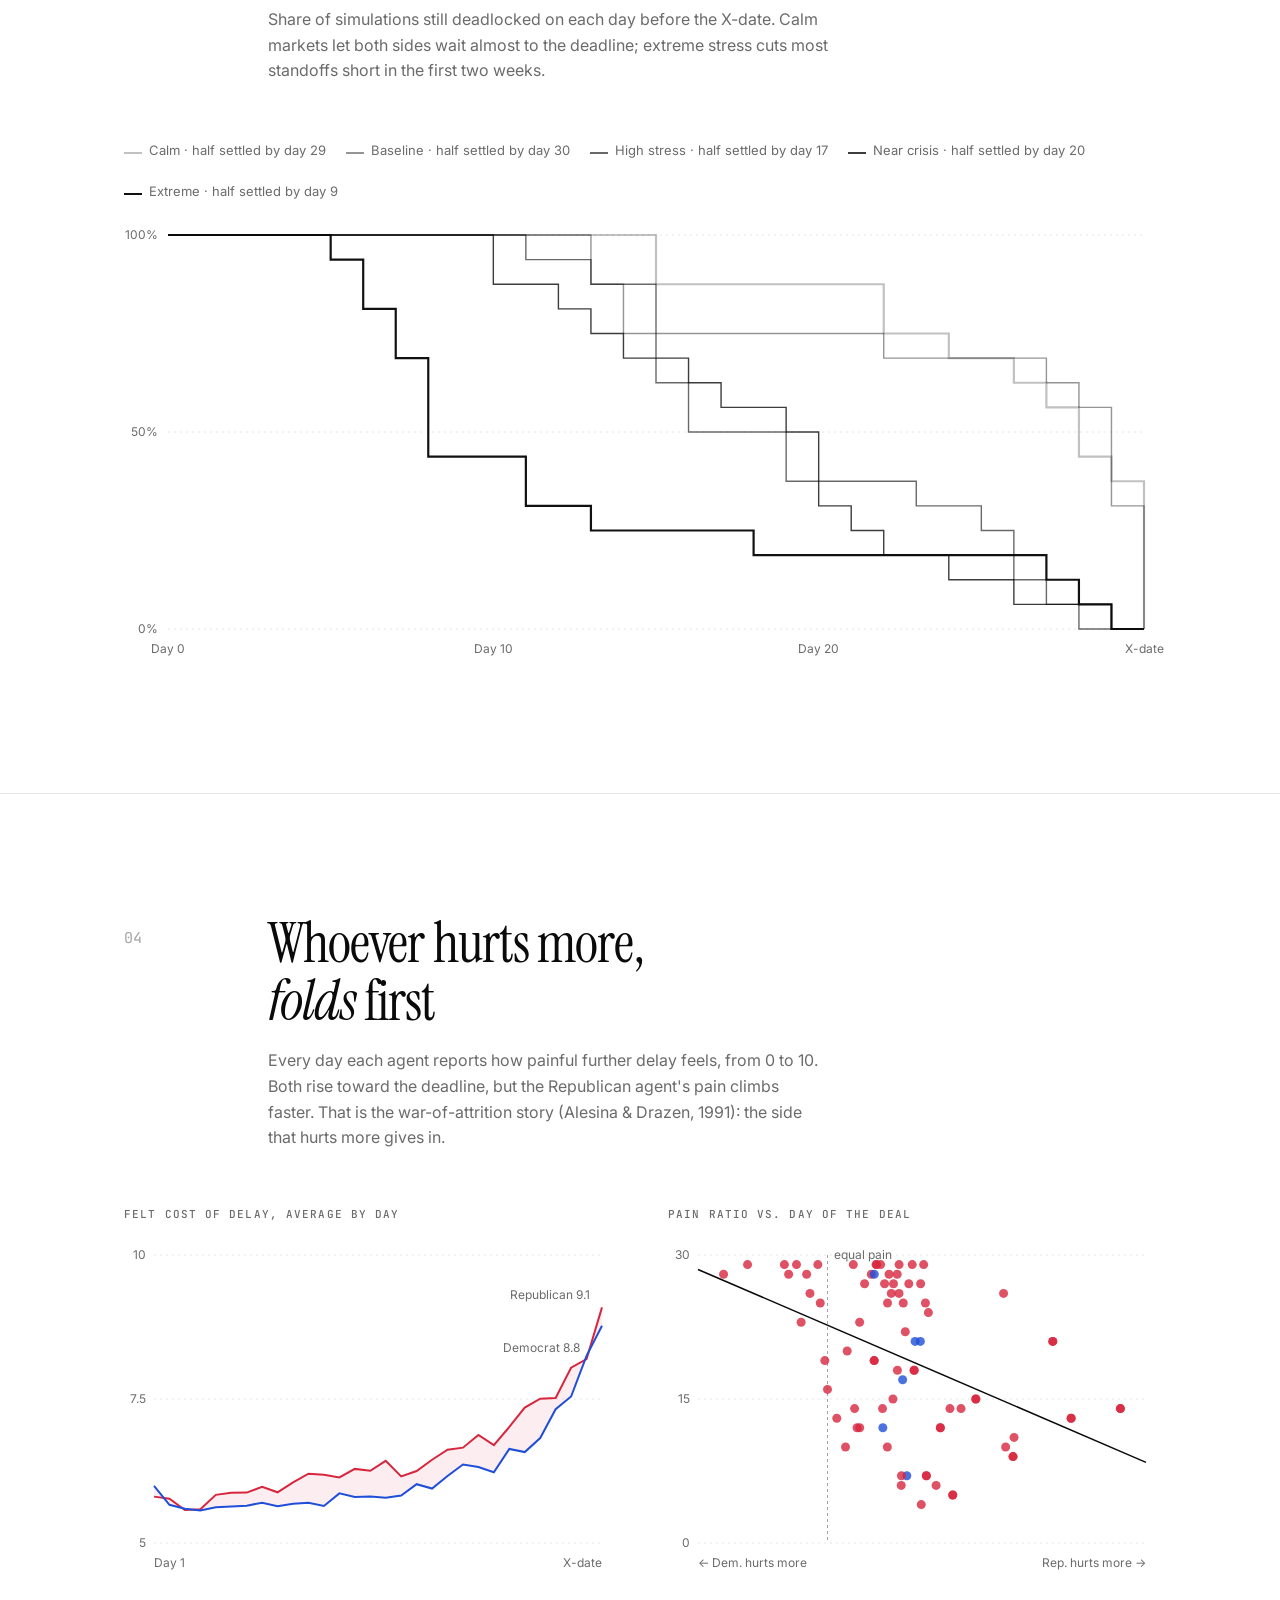
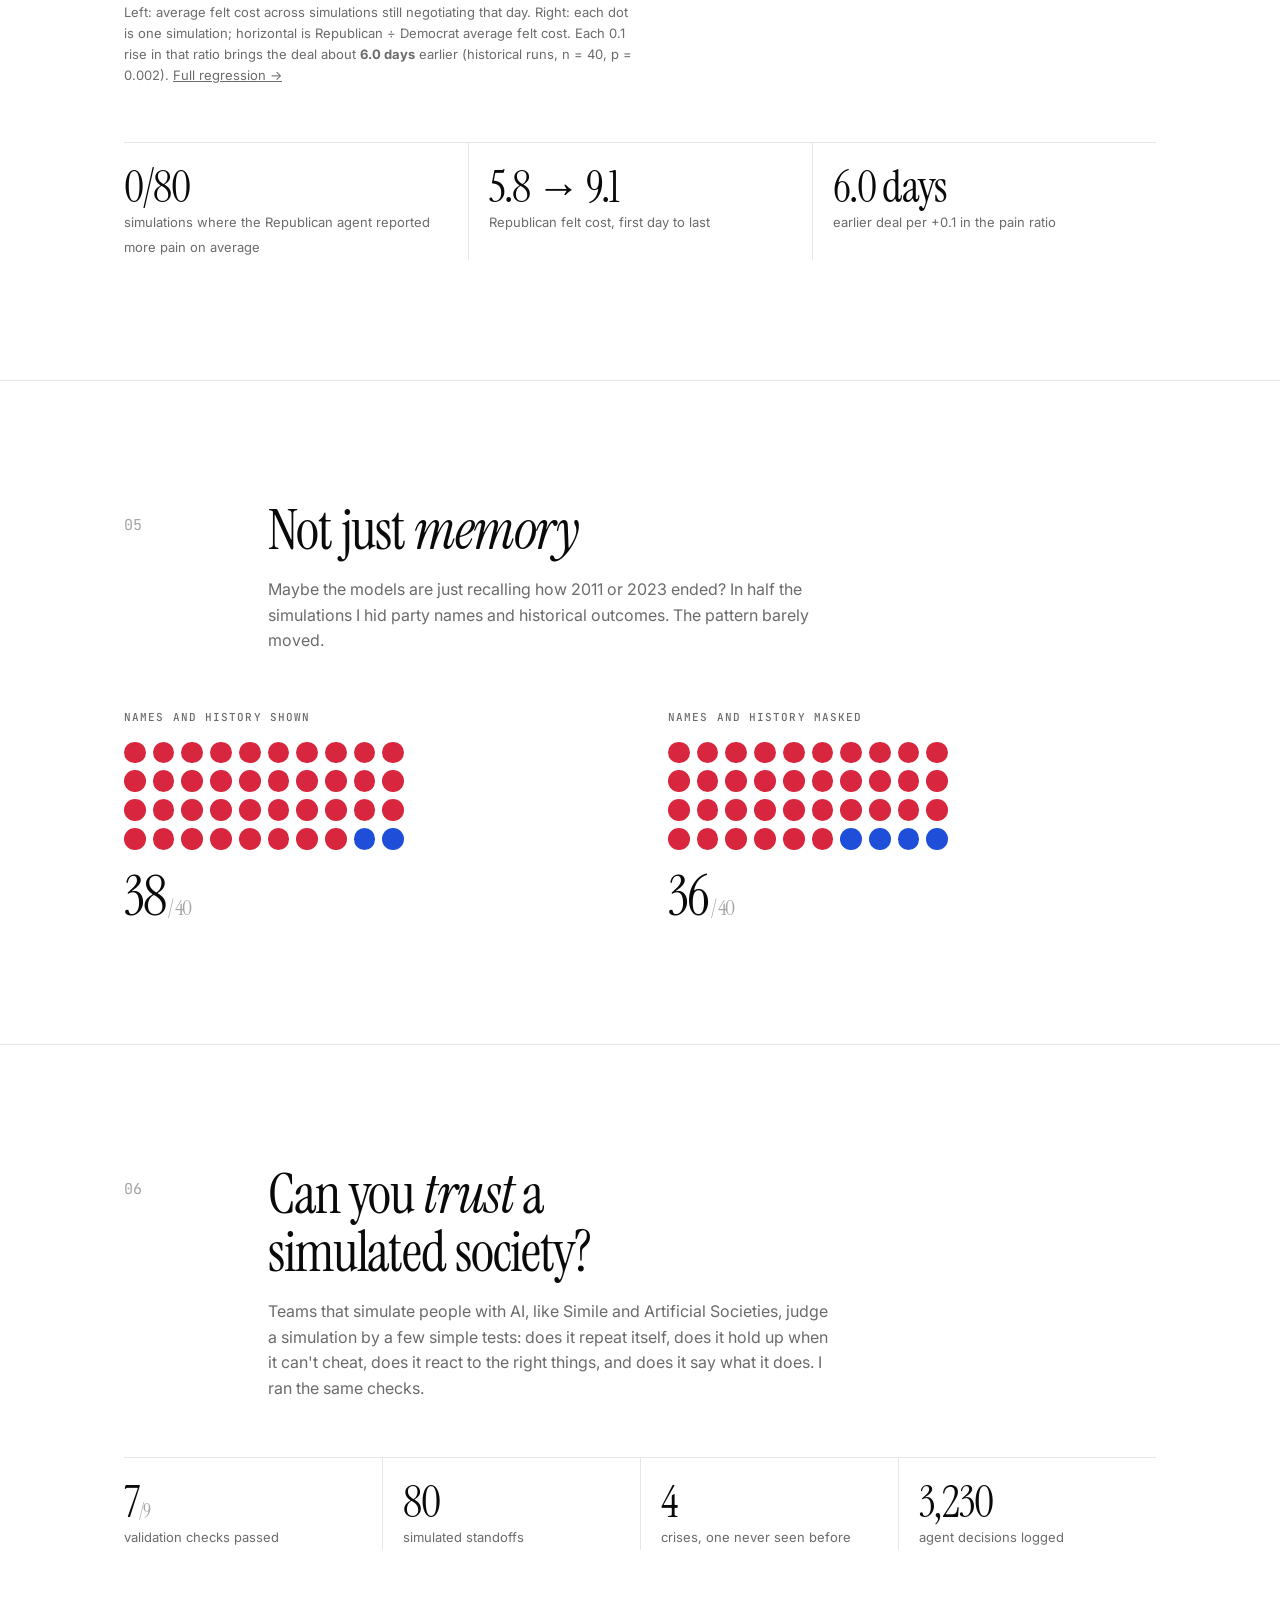
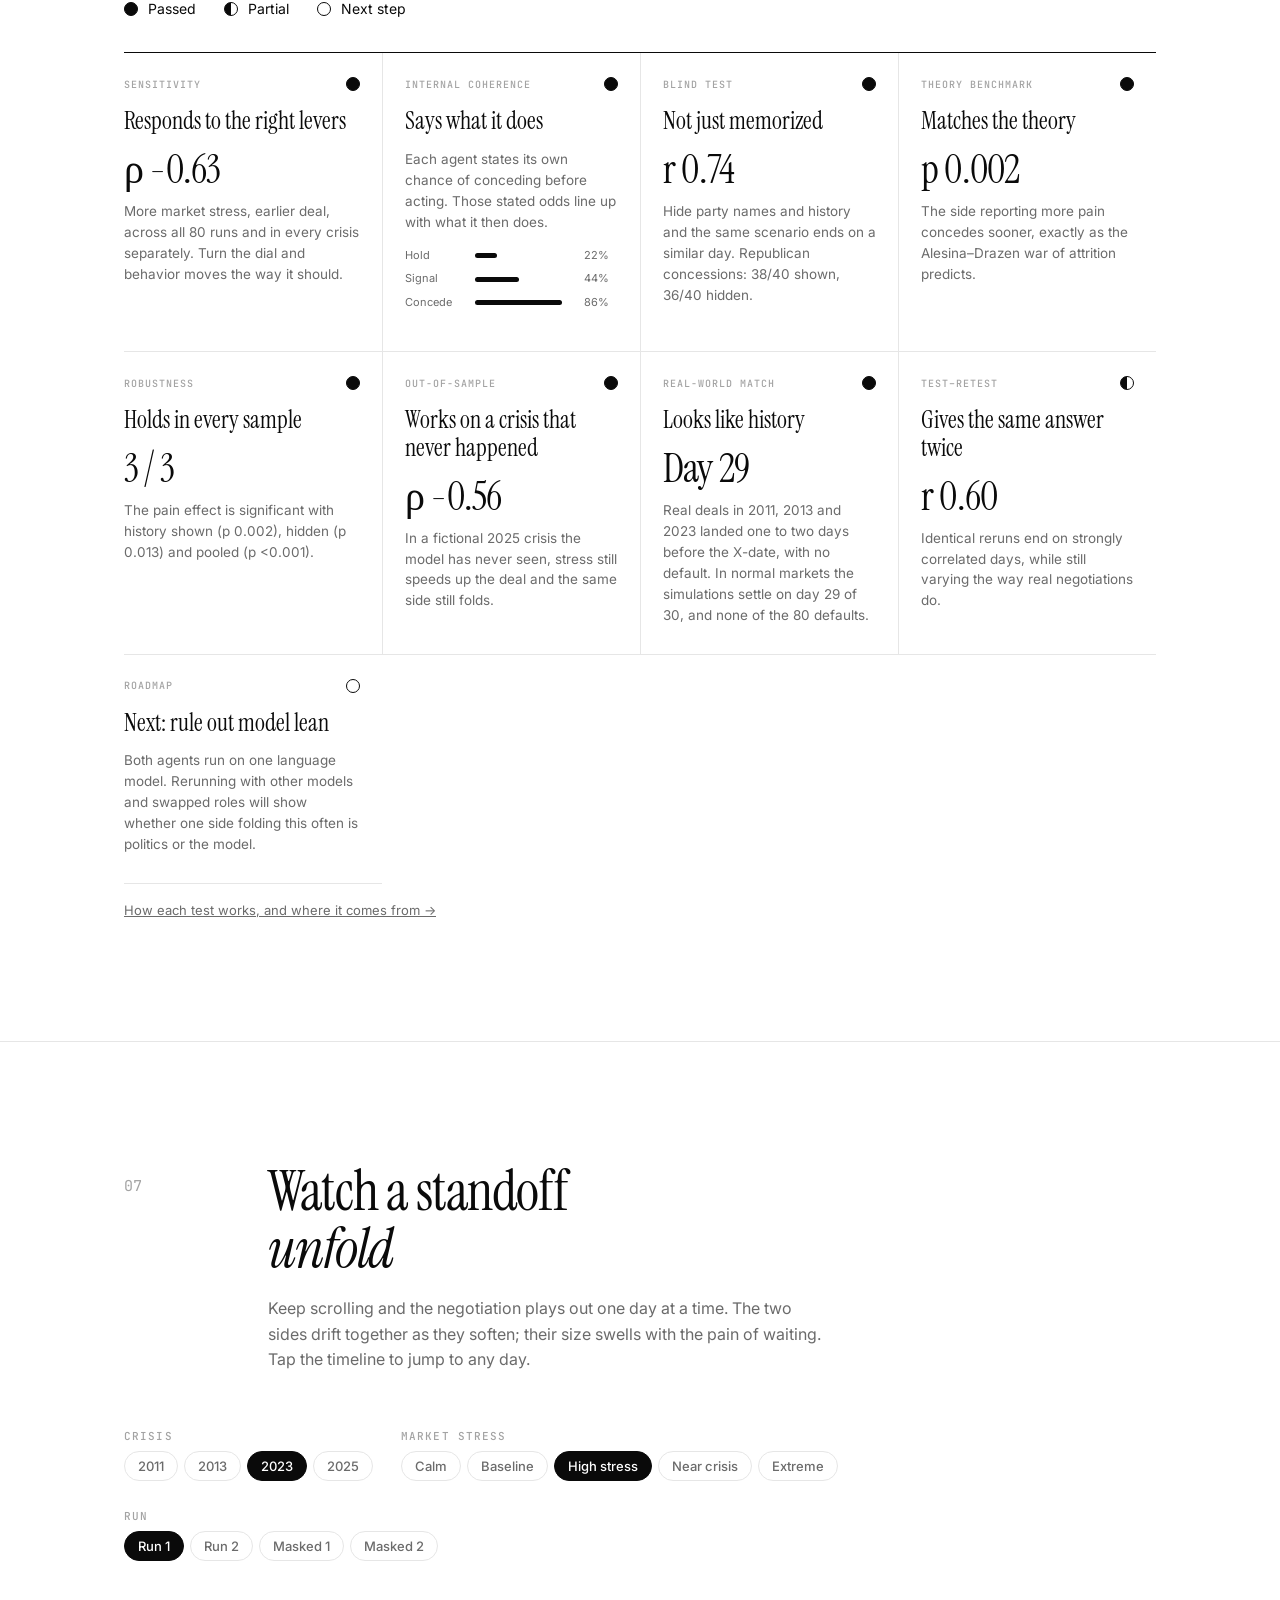
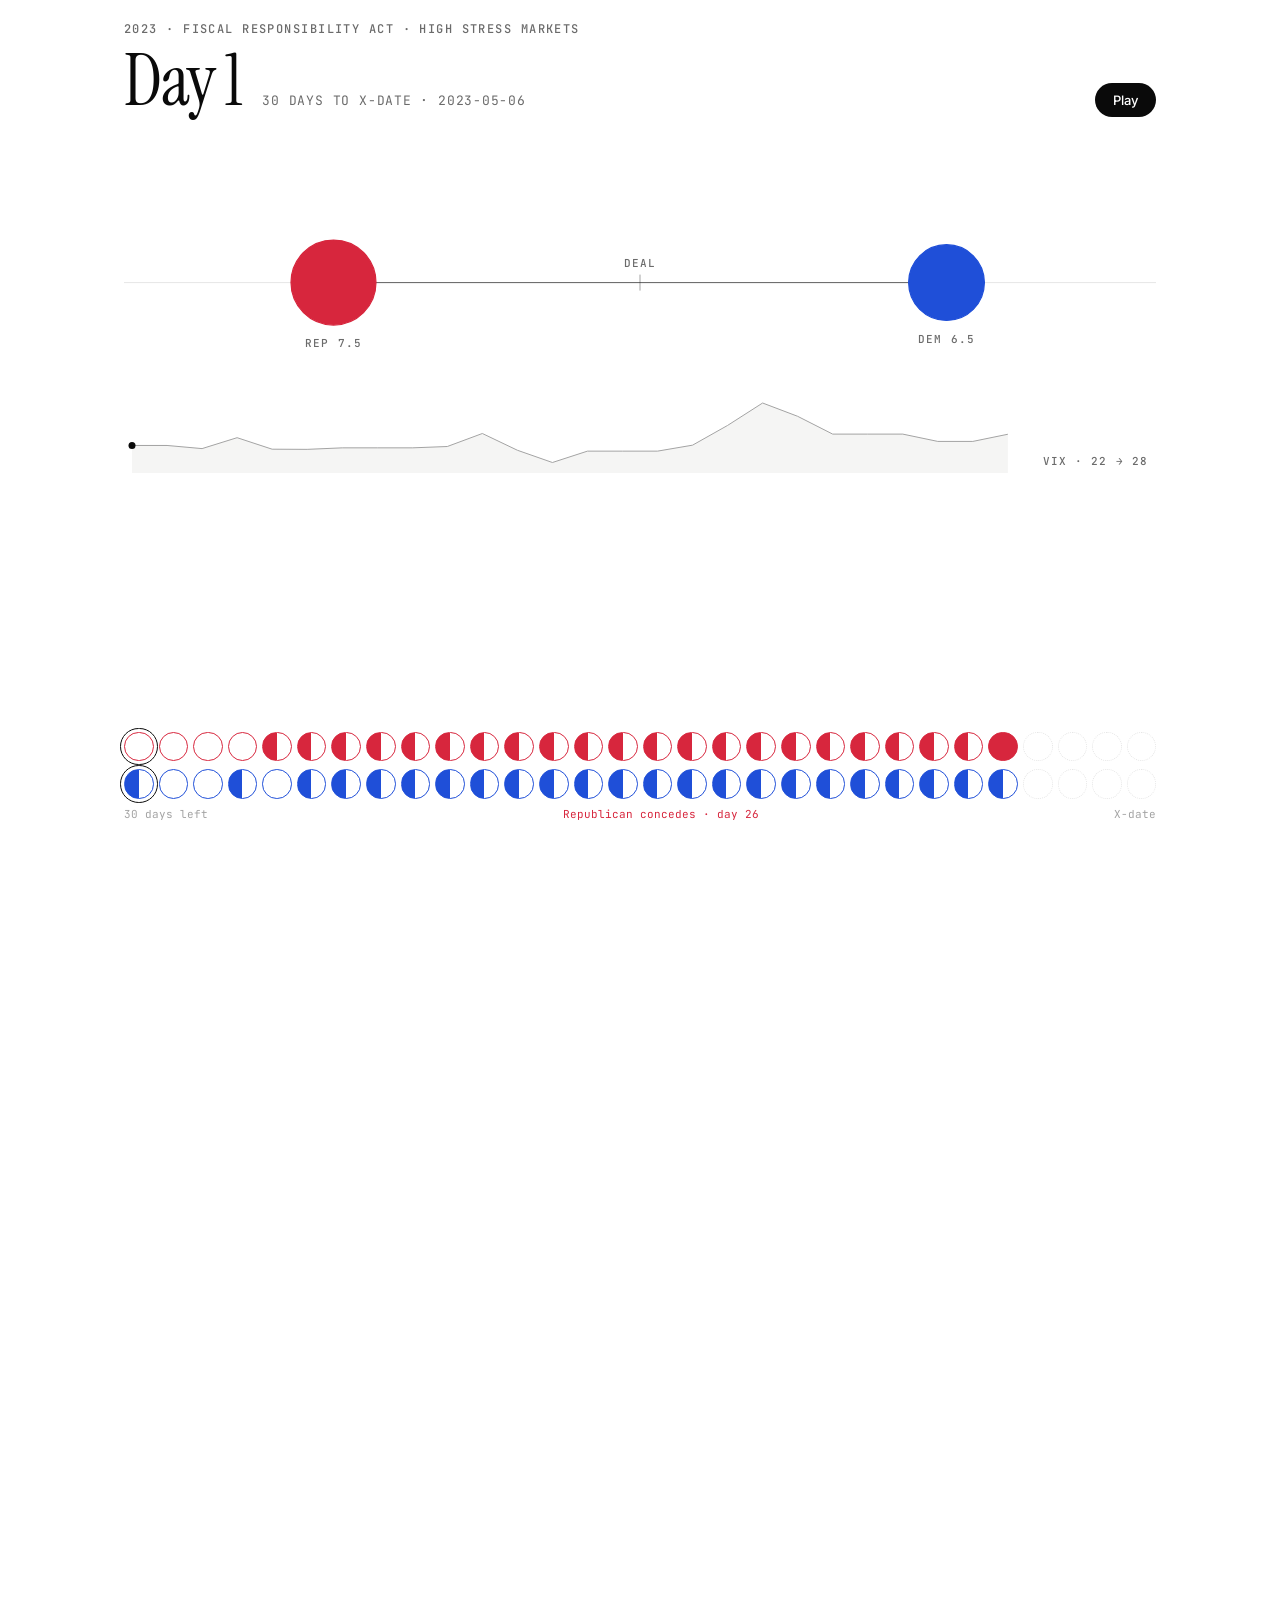
==== commit 0dd2d8c5: "Write site copy in first person singular Co-Authored-By: Claude Opus 5.5 <noreply@anthropic.com> Cla" ====
--- a/docs/index.html
+++ b/docs/index.html
@@ -21,7 +21,7 @@
   <div class="hero-grid">
     <div class="px" data-speed="-0.06">
       <h1 class="reveal">Simulating the<br>debt ceiling.<br><em>Who blinks first?</em></h1>
-      <p class="lede reveal">We ran 80 simulated debt-ceiling standoffs between a <span class="rep">Republican</span> and a <span class="dem">Democratic</span> language-model negotiator, each fed real market and polling data from past crises. Nobody scripted the ending.</p>
+      <p class="lede reveal">I ran 80 simulated debt-ceiling standoffs between a <span class="rep">Republican</span> and a <span class="dem">Democratic</span> language-model negotiator, each fed real market and polling data from past crises. Nobody scripted the ending.</p>
     </div>
     <div class="px" data-speed="0.08">
       <div class="dots" id="dots"></div>
@@ -55,7 +55,7 @@
 <section id="results"><div class="wrap">
   <div class="sec-head reveal"><div class="num">02</div><div>
     <h2>Market panic <em>ends</em> standoffs</h2>
-    <p>We replayed four crises (2011, 2013, 2023 and a fictional 2025) under five levels of market stress. In calm markets the agents hold out until the last days. Turn up the stress and the deal comes in the first week.</p>
+    <p>I replayed four crises (2011, 2013, 2023 and a fictional 2025) under five levels of market stress. In calm markets the agents hold out until the last days. Turn up the stress and the deal comes in the first week.</p>
   </div></div>
   <div class="figure" id="strip"></div>
   <div class="legend"><span><b style="background:var(--rep)"></b>Republican conceded</span><span><b style="background:var(--dem)"></b>Democrat conceded</span><span><b style="background:none;border-radius:0;width:2px;height:12px;background:var(--fg)"></b>Median day</span></div>
@@ -87,7 +87,7 @@
 <section id="memory"><div class="wrap">
   <div class="sec-head reveal"><div class="num">05</div><div>
     <h2>Not just <em>memory</em></h2>
-    <p>Maybe the models are just recalling how 2011 or 2023 ended? In half the simulations we hid party names and historical outcomes. The pattern barely moved.</p>
+    <p>Maybe the models are just recalling how 2011 or 2023 ended? In half the simulations I hid party names and historical outcomes. The pattern barely moved.</p>
   </div></div>
   <div class="two">
     <div><h3 class="fig-t">Names and history shown</h3><div class="dots sm" id="dotsH"></div><div class="big sm"><span class="count" id="cH">0</span><small> / 40</small></div></div>
@@ -97,8 +97,8 @@
 
 <section id="trust"><div class="wrap">
   <div class="sec-head reveal"><div class="num">06</div><div>
-    <h2>Can we <em>trust</em> a simulated society?</h2>
-    <p>Teams that simulate people with AI, like Simile and Artificial Societies, judge a simulation by a few simple tests: does it repeat itself, does it hold up when it can't cheat, does it react to the right things, and does it say what it does. We ran the same checks.</p>
+    <h2>Can you <em>trust</em> a simulated society?</h2>
+    <p>Teams that simulate people with AI, like Simile and Artificial Societies, judge a simulation by a few simple tests: does it repeat itself, does it hold up when it can't cheat, does it react to the right things, and does it say what it does. I ran the same checks.</p>
   </div></div>
   <div class="stats trustsum" id="trustSum" style="margin:0 0 48px"></div>
   <div class="glyphs" style="margin:0 0 32px"><div><span class="g con"></span>Passed</div><div><span class="g sig"></span>Partial</div><div><span class="g"></span>Next step</div></div>
--- a/docs/assets/style.css
+++ b/docs/assets/style.css
@@ -232,3 +232,7 @@
 .trustpill .g{width:10px;height:10px}
 .trustpill+.scrollcue{display:flex;margin-top:40px}
 @media(min-width:601px){.trustsum{grid-template-columns:repeat(4,1fr)}}
+.who-says{display:flex;align-items:center;gap:8px;font:600 12px var(--mono);letter-spacing:.1em;text-transform:uppercase;padding-bottom:10px;margin-bottom:12px;border-bottom:2px solid currentColor}
+.say.rep .who-says{color:var(--rep)} .say.dem .who-says{color:var(--dem);flex-direction:row-reverse}
+.who-says i{width:10px;height:10px;border-radius:50%;background:currentColor}
+@media(max-width:600px){.who-says{font-size:10px;letter-spacing:.06em}}
